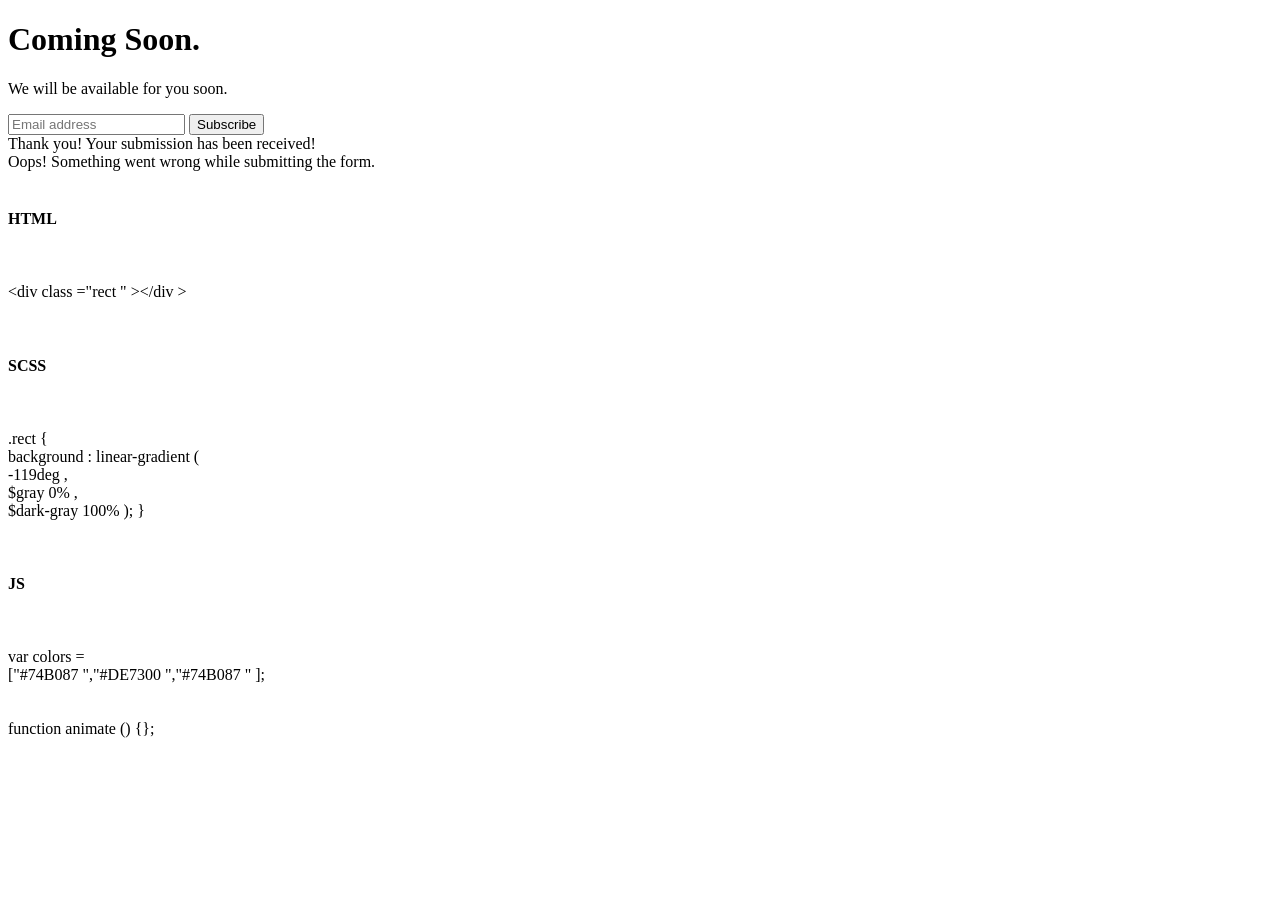
==== index.html @ fa3b5021 "Update index.html" ====
<!DOCTYPE html>
<!-- Last Published: Mon Sep 06 2021 06:57:57 GMT+0000 (Coordinated Universal Time) -->
<html data-wf-domain="coming-soon-coding-template.webflow.io" data-wf-page="5f06db40f39a0503d1258701" data-wf-site="5f05caf7f0081ed940900405">
    <head>
        <meta charset="utf-8"/>
        <title>Coming soon</title>
        <meta content="Coming soon" property="og:title"/>
        <meta content="Coming soon" property="twitter:title"/>
        <meta content="width=device-width, initial-scale=1" name="viewport"/>
        <link href="https://assets.website-files.com/5f05caf7f0081ed940900405/css/coming-soon-coding-template.ed7efa20d.css" rel="stylesheet" type="text/css"/>
        <script src="https://ajax.googleapis.com/ajax/libs/webfont/1.6.26/webfont.js" type="text/javascript"></script>
        <script type="text/javascript">
            WebFont.load({
                google: {
                    families: ["Source Code Pro:200,200italic,300,300italic,regular,italic,500,500italic,600,600italic,700,700italic,900,900italic"]
                }
            });
        </script>
        <!--[if lt IE 9]><script src="https://cdnjs.cloudflare.com/ajax/libs/html5shiv/3.7.3/html5shiv.min.js" type="text/javascript"></script><![endif]-->
        <script type="text/javascript">
            !function(o, c) {
                var n = c.documentElement
                  , t = " w-mod-";
                n.className += t + "js",
                ("ontouchstart"in o || o.DocumentTouch && c instanceof DocumentTouch) && (n.className += t + "touch")
            }(window, document);
        </script>
        <link href="https://assets.website-files.com/img/favicon.ico" rel="shortcut icon" type="image/x-icon"/>
        <link href="https://assets.website-files.com/img/webclip.png" rel="apple-touch-icon"/>
        <style>
            /* add custom cursor 
.typed-words::after {
  content: "|";
  display: inline;
  animation: blink 1s infinite;
}
*/
            /* custom cursor animation
@keyframes blink {
  0% {
    opacity: 1;
  }
  50% {
    opacity: 0;
  }
  100% {
    opacity: 1;
  }
}
*/
        </style>
    </head>
    <body>
        <div class="section wf-section">
            <div class="content-wrapper">
                <div class="page-content">
                    <h1>Coming Soon.</h1>
                    <p class="paragraph">We will be available for you soon.</p>
                    <div class="typed-words"></div>
                    <div class="form-block w-form">
                        <form id="email-form" name="email-form" data-name="Email Form" class="form">
                            <input type="email" class="text-field w-input" maxlength="256" name="email-2" data-name="Email 2" placeholder="Email address" id="email-2" required=""/>
                            <input type="submit" value="Subscribe" data-wait="Please wait..." class="form-submit-button w-button"/>
                        </form>
                        <div class="w-form-done">
                            <div>Thank you! Your submission has been received!</div>
                        </div>
                        <div class="w-form-fail">
                            <div>Oops! Something went wrong while submitting the form.</div>
                        </div>
                    </div>
                </div>
                <div class="console-wrapper">
                    <div class="console html">
                        <div class="console--top-wrapper">
                            <div class="console--icon">
                                <img src="https://assets.website-files.com/5f05caf7f0081ed940900405/5f05cd065c0f73753ae957d4_gear.svg" width="20" alt=""/>
                            </div>
                            <div class="console--heading-wrapper">
                                <h4 class="console--heading">HTML</h4>
                            </div>
                            <div class="console--icon-right">
                                <img src="https://assets.website-files.com/5f05caf7f0081ed940900405/5f05cf08c334a5682007ffbd_expand.svg" width="20" alt=""/>
                            </div>
                        </div>
                        <div class="console--inner">
                            <p class="console--p">
                                <span class="color-a">&lt;div</span>
                                <span class="color-b">class</span>
                                =<span class="color-c">&quot;rect &quot;</span>
                                <span class="color-a">&gt;&lt;/div &gt;</span>
                                <br/>
                            </p>
                        </div>
                    </div>
                    <div class="console scss">
                        <div class="console--top-wrapper">
                            <div class="console--icon">
                                <img src="https://assets.website-files.com/5f05caf7f0081ed940900405/5f05cd065c0f73753ae957d4_gear.svg" width="20" alt=""/>
                            </div>
                            <div class="console--heading-wrapper">
                                <h4 class="console--heading">SCSS</h4>
                            </div>
                            <div class="console--icon-right">
                                <img src="https://assets.website-files.com/5f05caf7f0081ed940900405/5f05cf08c334a5682007ffbd_expand.svg" width="20" alt=""/>
                            </div>
                        </div>
                        <div class="console--inner">
                            <p class="console--p">
                                <span class="color-b">.rect</span>
                                {<br/>
                                <span class="color-e">background</span>
                                : <span class="color-b">linear-gradient</span>
                                (<br/>
                                <span class="color-f">-119deg</span>
                                ,<br/>
                                <span class="color-b">$gray</span>
                                <span class="color-f">0%</span>
                                ,<br/>
                                <span class="color-b">$dark-gray</span>
                                <span class="color-f">100%</span>
                                ); }
                            </p>
                        </div>
                    </div>
                    <div class="console js">
                        <div class="console--top-wrapper">
                            <div class="console--icon">
                                <img src="https://assets.website-files.com/5f05caf7f0081ed940900405/5f05cd065c0f73753ae957d4_gear.svg" width="20" alt=""/>
                            </div>
                            <div class="console--heading-wrapper">
                                <h4 class="console--heading">JS</h4>
                            </div>
                            <div class="console--icon-right">
                                <img src="https://assets.website-files.com/5f05caf7f0081ed940900405/5f05cf08c334a5682007ffbd_expand.svg" width="20" alt=""/>
                            </div>
                        </div>
                        <div class="console--inner">
                            <p class="console--p">
                                <span class="color-b">var</span>
                                <span class="color-d">colors</span>
                                = <br/>
                                [<span class="color-c">&quot;#74B087 &quot;,&quot;#DE7300 &quot;,&quot;#74B087 &quot;</span>
                                ];<br/>
                                <br/>
                                <br/>
                                <span class="color-b">function</span>
                                <span class="color-d">animate</span>
                                () {};
                            </p>
                        </div>
                    </div>
                </div>
            </div>
        </div>
        <script src="https://d3e54v103j8qbb.cloudfront.net/js/jquery-3.5.1.min.dc5e7f18c8.js?site=5f05caf7f0081ed940900405" type="text/javascript" integrity="sha256-9/aliU8dGd2tb6OSsuzixeV4y/faTqgFtohetphbbj0=" crossorigin="anonymous"></script>
        <script src="https://assets.website-files.com/5f05caf7f0081ed940900405/js/coming-soon-coding-template.df6692ecd.js" type="text/javascript"></script>
        <!--[if lte IE 9]><script src="//cdnjs.cloudflare.com/ajax/libs/placeholders/3.0.2/placeholders.min.js"></script><![endif]-->
        <script src="https://cdnjs.cloudflare.com/ajax/libs/typed.js/2.0.10/typed.min.js"></script>
        <script>
            var typed = new Typed(".typed-words",{
                strings: ["Enter your email ", "Enter your email so that we can contact you", "Enter your email when we are online."],
                typeSpeed: 95,
                backSpeed: 50,
                backDelay: 800,
                startDelay: 500,
                loop: true,
                showCursor: true,
                cursorChar: "|",
                attr: null,
            });
        </script>
    </body>
</html>
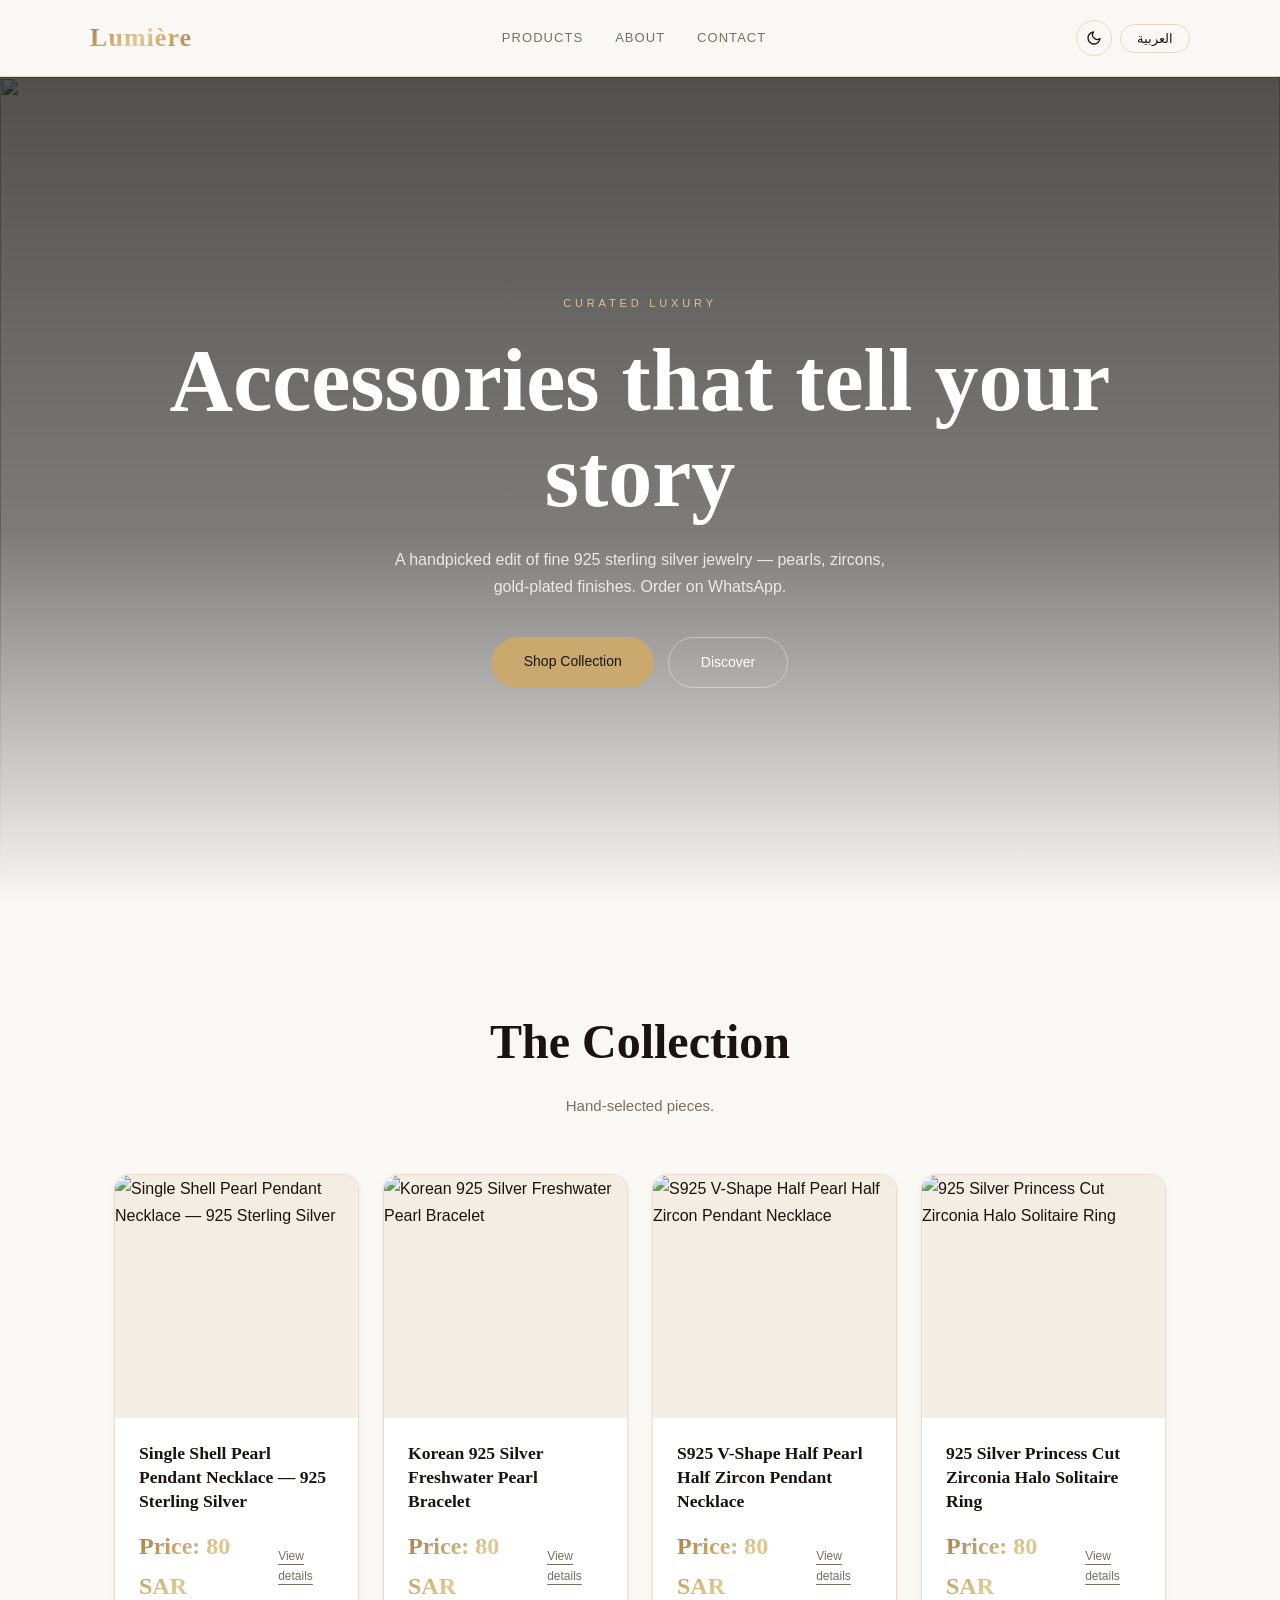
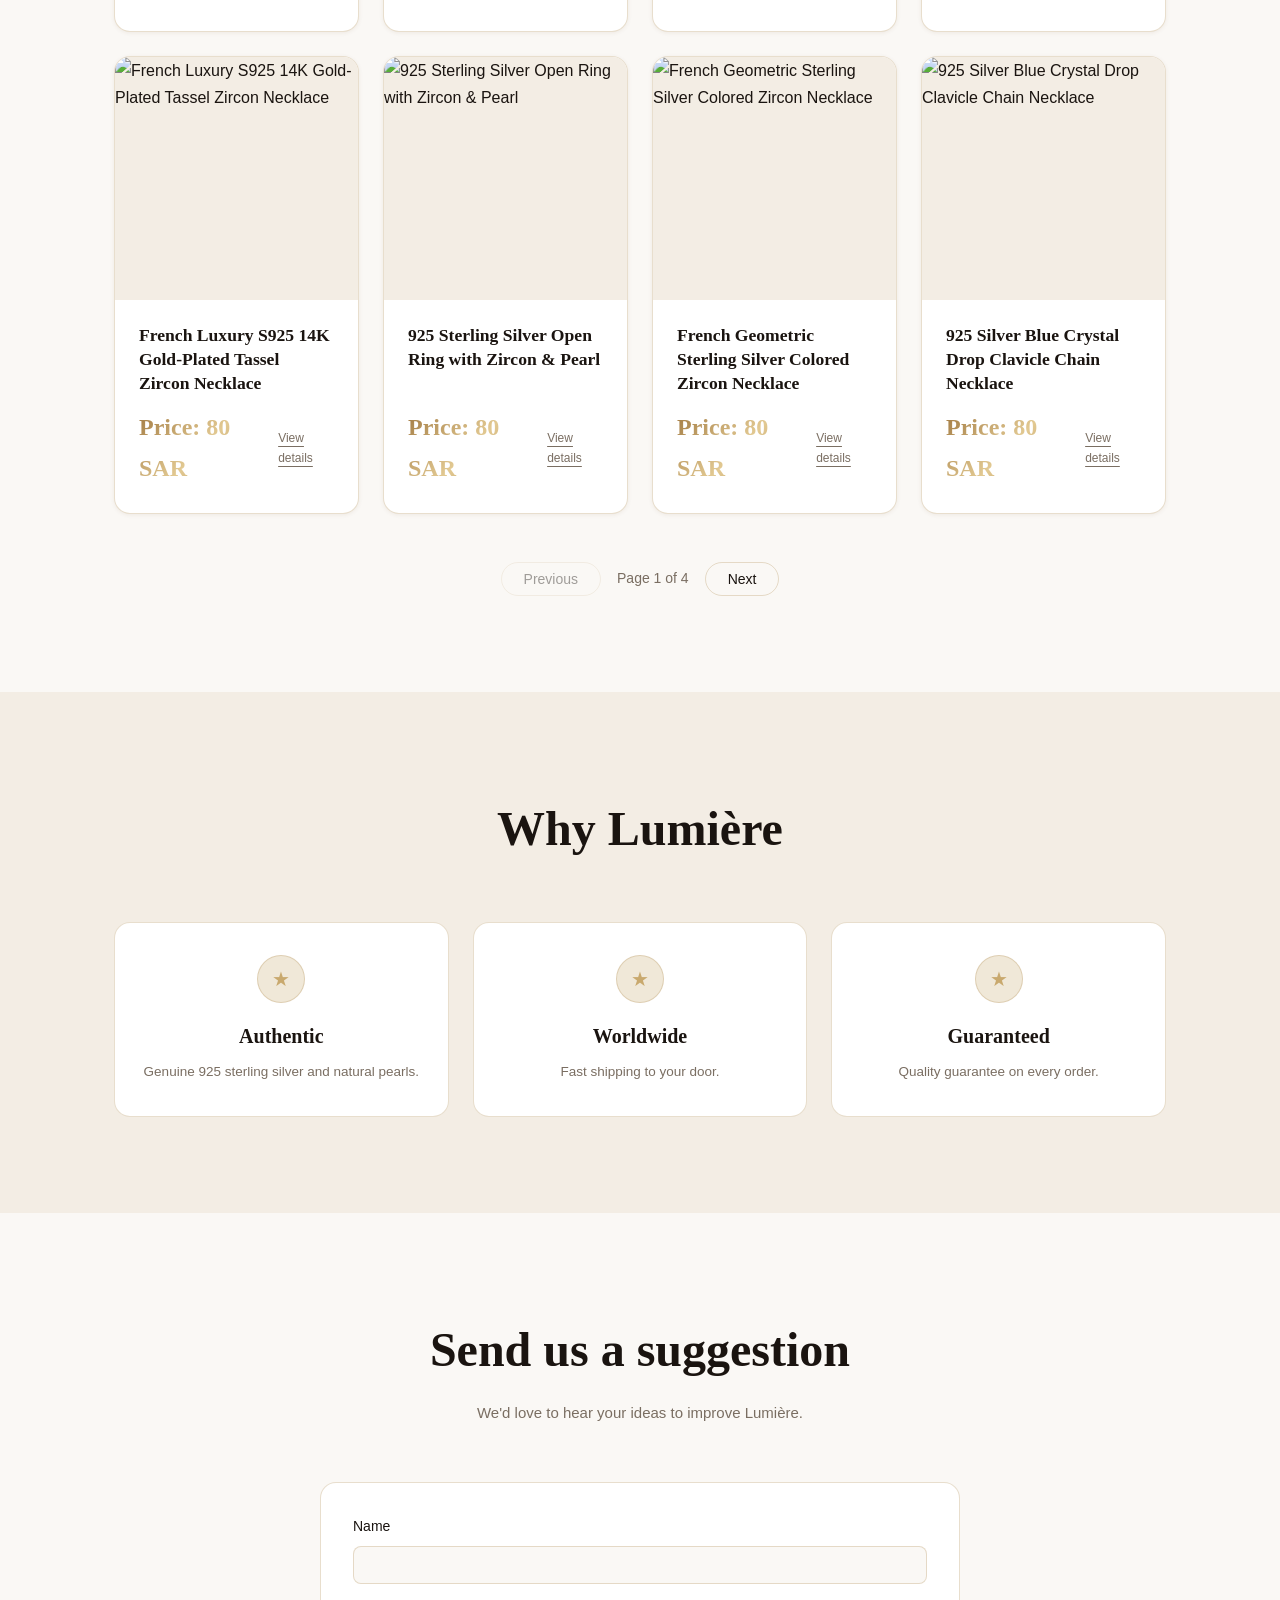
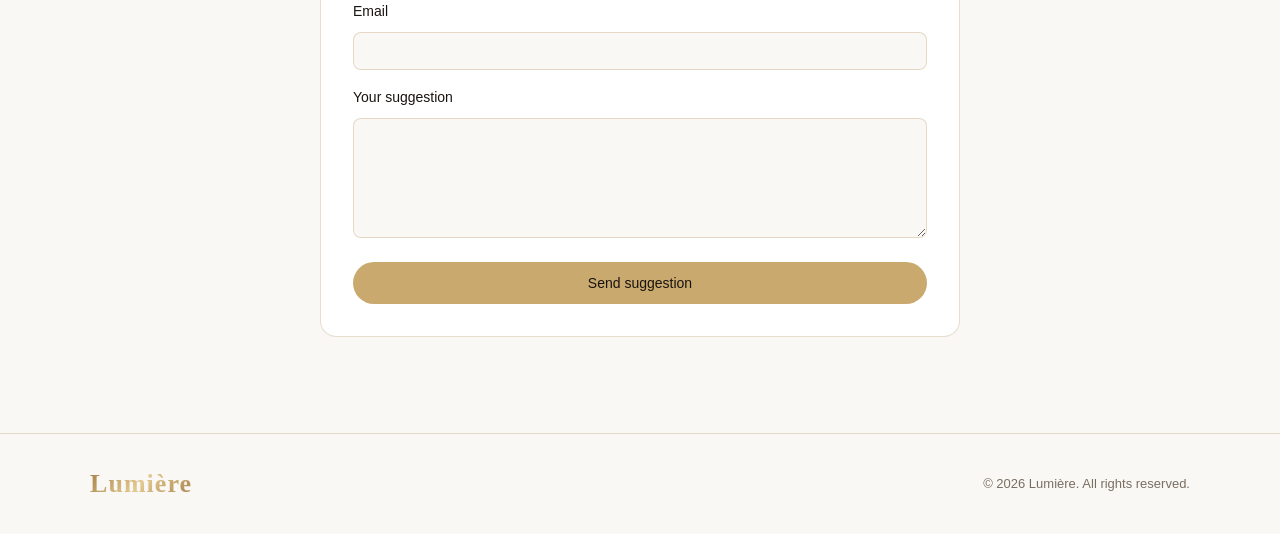
==== commit c56c277b: "Update index.html" ====
--- a/index.html
+++ b/index.html
@@ -1,174 +1,750 @@
 <!DOCTYPE html>
-<!-- Last Published: Mon Sep 06 2021 06:57:57 GMT+0000 (Coordinated Universal Time) -->
-<html data-wf-domain="coming-soon-coding-template.webflow.io" data-wf-page="5f06db40f39a0503d1258701" data-wf-site="5f05caf7f0081ed940900405">
-    <head>
-        <meta charset="utf-8"/>
-        <title>Coming soon</title>
-        <meta content="Coming soon" property="og:title"/>
-        <meta content="Coming soon" property="twitter:title"/>
-        <meta content="width=device-width, initial-scale=1" name="viewport"/>
-        <link href="https://assets.website-files.com/5f05caf7f0081ed940900405/css/coming-soon-coding-template.ed7efa20d.css" rel="stylesheet" type="text/css"/>
-        <script src="https://ajax.googleapis.com/ajax/libs/webfont/1.6.26/webfont.js" type="text/javascript"></script>
-        <script type="text/javascript">
-            WebFont.load({
-                google: {
-                    families: ["Source Code Pro:200,200italic,300,300italic,regular,italic,500,500italic,600,600italic,700,700italic,900,900italic"]
-                }
-            });
-        </script>
-        <!--[if lt IE 9]><script src="https://cdnjs.cloudflare.com/ajax/libs/html5shiv/3.7.3/html5shiv.min.js" type="text/javascript"></script><![endif]-->
-        <script type="text/javascript">
-            !function(o, c) {
-                var n = c.documentElement
-                  , t = " w-mod-";
-                n.className += t + "js",
-                ("ontouchstart"in o || o.DocumentTouch && c instanceof DocumentTouch) && (n.className += t + "touch")
-            }(window, document);
-        </script>
-        <link href="https://assets.website-files.com/img/favicon.ico" rel="shortcut icon" type="image/x-icon"/>
-        <link href="https://assets.website-files.com/img/webclip.png" rel="apple-touch-icon"/>
-        <style>
-            /* add custom cursor 
-.typed-words::after {
-  content: "|";
-  display: inline;
-  animation: blink 1s infinite;
-}
-*/
-            /* custom cursor animation
-@keyframes blink {
-  0% {
-    opacity: 1;
+<html lang="en">
+<head>
+  <meta charset="UTF-8">
+  <meta name="viewport" content="width=device-width, initial-scale=1.0">
+  <title>Lumière — Luxury Accessories | إكسسوارات فاخرة</title>
+  <meta name="description" content="Lumière — handpicked luxury jewelry & accessories. Sterling silver necklaces, earrings, rings, bracelets.">
+  <link rel="preconnect" href="https://fonts.googleapis.com">
+  <link rel="preconnect" href="https://fonts.gstatic.com" crossorigin>
+  <link href="https://fonts.googleapis.com/css2?family=Cormorant+Garamond:wght@400;500;600;700&family=Jost:wght@300;400;500&display=swap" rel="stylesheet">
+  
+  <style>
+/* ═══════════════════════════════════════
+   LUMIÈRE — COMPLETE STYLES
+   ═══════════════════════════════════════ */
+
+:root {
+  --gold: #c9a96e;
+  --gold-light: #e2c992;
+  --gold-dark: #a07840;
+  --bg: #faf8f5;
+  --bg-card: #ffffff;
+  --bg-secondary: #f3ede4;
+  --bg-accent: #f0e8d8;
+  --text: #1a1410;
+  --text-muted: #7a6e62;
+  --border: rgba(180,145,90,0.30);
+  --header-bg: rgba(250,248,245,0.80);
+  --shadow-sm: 0 1px 4px rgba(100,70,30,0.08);
+  --shadow-xl: 0 14px 44px rgba(100,70,30,0.18);
+  --radius: 16px;
+  --ease: 0.35s cubic-bezier(0.4,0,0.2,1);
+}
+
+[data-theme="dark"] {
+  --bg: #100e0b;
+  --bg-card: #1c1813;
+  --bg-secondary: #18150f;
+  --bg-accent: #221e16;
+  --text: #f0e8d8;
+  --text-muted: #9e8e78;
+  --border: rgba(180,145,90,0.20);
+  --header-bg: rgba(16,14,11,0.88);
+  --shadow-sm: 0 1px 4px rgba(0,0,0,0.40);
+  --shadow-xl: 0 14px 44px rgba(0,0,0,0.55);
+}
+
+*, *::before, *::after { box-sizing: border-box; margin: 0; padding: 0; }
+html { scroll-behavior: smooth; }
+body {
+  font-family: 'Jost', sans-serif;
+  background: var(--bg);
+  color: var(--text);
+  line-height: 1.7;
+  overflow-x: hidden;
+  transition: background var(--ease), color var(--ease);
+}
+img { display: block; max-width: 100%; }
+a { text-decoration: none; color: inherit; }
+button { font-family: inherit; cursor: pointer; }
+
+.container {
+  width: 100%;
+  max-width: 1100px;
+  margin: 0 auto;
+  padding: 0 24px;
+}
+
+.logo {
+  font-family: 'Cormorant Garamond', serif;
+  font-size: 26px;
+  font-weight: 600;
+  letter-spacing: 0.04em;
+  background: linear-gradient(135deg, var(--gold-dark), var(--gold-light), var(--gold-dark));
+  -webkit-background-clip: text;
+  -webkit-text-fill-color: transparent;
+  background-clip: text;
+}
+
+.site-header {
+  position: sticky;
+  top: 0;
+  z-index: 200;
+  background: var(--header-bg);
+  backdrop-filter: blur(18px);
+  -webkit-backdrop-filter: blur(18px);
+  border-bottom: 1px solid var(--border);
+  transition: background var(--ease), box-shadow var(--ease);
+}
+
+.header-inner {
+  display: flex;
+  align-items: center;
+  justify-content: space-between;
+  padding: 16px 0;
+}
+
+.main-nav {
+  display: flex;
+  align-items: center;
+  gap: 32px;
+}
+.main-nav a {
+  font-size: 13px;
+  letter-spacing: 0.08em;
+  text-transform: uppercase;
+  color: var(--text-muted);
+  transition: color var(--ease);
+}
+.main-nav a:hover { color: var(--text); }
+
+.header-actions {
+  display: flex;
+  align-items: center;
+  gap: 8px;
+}
+
+.icon-btn {
+  width: 36px;
+  height: 36px;
+  border-radius: 50%;
+  border: 1px solid var(--border);
+  background: transparent;
+  color: var(--text);
+  display: flex;
+  align-items: center;
+  justify-content: center;
+  transition: background var(--ease);
+}
+.icon-btn svg { width: 16px; height: 16px; }
+.icon-btn:hover { background: var(--bg-accent); }
+
+.lang-btn {
+  border: 1px solid var(--border);
+  border-radius: 50px;
+  padding: 6px 16px;
+  font-size: 13px;
+  background: transparent;
+  color: var(--text);
+  transition: background var(--ease);
+}
+.lang-btn:hover { background: var(--bg-accent); }
+
+.hero {
+  position: relative;
+  min-height: 92vh;
+  display: flex;
+  align-items: center;
+  overflow: hidden;
+}
+
+.hero-img {
+  position: absolute;
+  inset: 0;
+  width: 100%;
+  height: 100%;
+  object-fit: cover;
+  z-index: 0;
+}
+
+.hero-overlay {
+  position: absolute;
+  inset: 0;
+  background: linear-gradient(180deg, rgba(0,0,0,0.68) 0%, rgba(0,0,0,0.50) 55%, var(--bg) 100%);
+  z-index: 1;
+}
+
+.hero-content {
+  position: relative;
+  z-index: 2;
+  text-align: center;
+  color: #fff;
+  padding: 128px 24px;
+}
+
+.hero-eyebrow {
+  font-size: 11px;
+  letter-spacing: 0.35em;
+  text-transform: uppercase;
+  color: #dfc48a;
+  margin-bottom: 20px;
+}
+
+.hero-title {
+  font-family: 'Cormorant Garamond', serif;
+  font-size: clamp(2.8rem, 7vw, 5.5rem);
+  font-weight: 600;
+  line-height: 1.1;
+  margin-bottom: 20px;
+}
+
+.hero-sub {
+  max-width: 520px;
+  margin: 0 auto 36px;
+  font-size: 1rem;
+  color: rgba(255,255,255,0.82);
+  font-weight: 300;
+}
+
+.hero-btns {
+  display: flex;
+  flex-wrap: wrap;
+  justify-content: center;
+  gap: 14px;
+}
+
+.btn-primary {
+  display: inline-block;
+  padding: 13px 32px;
+  border-radius: 50px;
+  background: var(--gold);
+  color: #1a1410;
+  font-size: 14px;
+  font-weight: 500;
+  transition: background var(--ease);
+}
+.btn-primary:hover { background: var(--gold-light); }
+
+.btn-outline {
+  display: inline-block;
+  padding: 13px 32px;
+  border-radius: 50px;
+  border: 1px solid rgba(255,255,255,0.40);
+  color: #fff;
+  font-size: 14px;
+  transition: background var(--ease);
+}
+.btn-outline:hover { background: rgba(255,255,255,0.12); }
+
+.products-section {
+  padding: 96px 0;
+}
+
+.section-head {
+  text-align: center;
+  margin-bottom: 56px;
+}
+
+.section-title {
+  font-family: 'Cormorant Garamond', serif;
+  font-size: clamp(2rem, 4.5vw, 3rem);
+  font-weight: 600;
+  margin-bottom: 10px;
+}
+.section-title.centered { text-align: center; }
+
+.section-sub {
+  color: var(--text-muted);
+  font-size: 15px;
+}
+
+.products-grid {
+  display: grid;
+  grid-template-columns: repeat(4, 1fr);
+  gap: 24px;
+}
+
+.product-card {
+  background: var(--bg-card);
+  border: 1px solid var(--border);
+  border-radius: var(--radius);
+  overflow: hidden;
+  box-shadow: var(--shadow-sm);
+  display: flex;
+  flex-direction: column;
+  cursor: pointer;
+  transition: box-shadow var(--ease), transform var(--ease);
+  opacity: 0;
+  transform: translateY(20px);
+}
+.product-card.visible {
+  opacity: 1;
+  transform: translateY(0);
+  transition: opacity 0.5s ease, transform 0.5s ease, box-shadow var(--ease);
+}
+.product-card:hover {
+  box-shadow: var(--shadow-xl);
+  transform: translateY(-3px) !important;
+}
+
+.product-img-wrap {
+  aspect-ratio: 1 / 1;
+  overflow: hidden;
+  background: var(--bg-secondary);
+}
+.product-img {
+  width: 100%;
+  height: 100%;
+  object-fit: cover;
+  transition: transform 0.7s var(--ease);
+}
+.product-card:hover .product-img { transform: scale(1.06); }
+
+.product-body {
+  padding: 24px;
+  display: flex;
+  flex-direction: column;
+  flex: 1;
+}
+
+.product-name {
+  font-family: 'Cormorant Garamond', serif;
+  font-size: 1.1rem;
+  font-weight: 600;
+  line-height: 1.35;
+  margin-bottom: 12px;
+  flex: 1;
+}
+
+.product-footer {
+  margin-top: auto;
+  display: flex;
+  align-items: center;
+  justify-content: space-between;
+  gap: 12px;
+}
+
+.product-price {
+  font-family: 'Cormorant Garamond', serif;
+  font-size: 1.5rem;
+  font-weight: 600;
+  background: linear-gradient(135deg, var(--gold-dark), var(--gold-light), var(--gold-dark));
+  -webkit-background-clip: text;
+  -webkit-text-fill-color: transparent;
+  background-clip: text;
+}
+
+.product-details-link {
+  font-size: 12px;
+  color: var(--text-muted);
+  text-decoration: underline;
+  text-underline-offset: 4px;
+}
+
+.pagination {
+  display: flex;
+  align-items: center;
+  justify-content: center;
+  gap: 16px;
+  margin-top: 48px;
+}
+
+.page-btn {
+  border: 1px solid var(--border);
+  border-radius: 50px;
+  padding: 8px 22px;
+  font-size: 14px;
+  background: transparent;
+  color: var(--text);
+  transition: background var(--ease);
+}
+.page-btn:hover:not(:disabled) { background: var(--bg-accent); }
+.page-btn:disabled { opacity: 0.40; cursor: not-allowed; }
+
+.page-info {
+  font-size: 14px;
+  color: var(--text-muted);
+}
+
+.about-section {
+  background: var(--bg-secondary);
+  padding: 96px 0;
+}
+
+.features-grid {
+  display: grid;
+  grid-template-columns: repeat(3, 1fr);
+  gap: 24px;
+  margin-top: 52px;
+}
+
+.feature-card {
+  background: var(--bg-card);
+  border: 1px solid var(--border);
+  border-radius: var(--radius);
+  padding: 32px 24px;
+  text-align: center;
+  transition: box-shadow var(--ease), transform var(--ease);
+}
+.feature-card:hover {
+  box-shadow: var(--shadow-xl);
+  transform: translateY(-3px);
+}
+
+.feature-icon {
+  width: 48px;
+  height: 48px;
+  border-radius: 50%;
+  background: var(--bg-accent);
+  border: 1px solid var(--border);
+  display: flex;
+  align-items: center;
+  justify-content: center;
+  margin: 0 auto 16px;
+  font-family: 'Cormorant Garamond', serif;
+  font-size: 20px;
+  color: var(--gold);
+}
+
+.feature-card h3 {
+  font-family: 'Cormorant Garamond', serif;
+  font-size: 1.25rem;
+  font-weight: 600;
+  margin-bottom: 8px;
+}
+
+.feature-card p {
+  font-size: 13.5px;
+  color: var(--text-muted);
+}
+
+.suggestions-section {
+  padding: 96px 24px;
+}
+
+.suggestions-container {
+  max-width: 640px;
+  margin: 0 auto;
+}
+
+.suggestions-form {
+  background: var(--bg-card);
+  border: 1px solid var(--border);
+  border-radius: var(--radius);
+  padding: 32px;
+}
+
+.form-group {
+  margin-bottom: 16px;
+}
+
+.form-group label {
+  display: block;
+  font-size: 14px;
+  margin-bottom: 8px;
+  color: var(--text);
+}
+
+.form-group input,
+.form-group textarea {
+  width: 100%;
+  border: 1px solid var(--border);
+  border-radius: 8px;
+  background: var(--bg);
+  padding: 10px 12px;
+  font-size: 14px;
+  color: var(--text);
+  font-family: inherit;
+  transition: border var(--ease);
+}
+
+.form-group input:focus,
+.form-group textarea:focus {
+  outline: none;
+  border-color: var(--gold);
+}
+
+.form-group textarea {
+  resize: vertical;
+  min-height: 120px;
+}
+
+.btn-submit {
+  width: 100%;
+  padding: 13px 32px;
+  border-radius: 50px;
+  background: var(--gold);
+  color: #1a1410;
+  font-size: 14px;
+  font-weight: 500;
+  border: none;
+  transition: background var(--ease);
+}
+.btn-submit:hover { background: var(--gold-light); }
+
+.site-footer {
+  border-top: 1px solid var(--border);
+}
+
+.footer-inner {
+  display: flex;
+  align-items: center;
+  justify-content: space-between;
+  padding: 28px 0;
+}
+
+.footer-copy {
+  font-size: 13px;
+  color: var(--text-muted);
+}
+
+@media (max-width: 1024px) {
+  .products-grid { grid-template-columns: repeat(3, 1fr); }
+}
+
+@media (max-width: 768px) {
+  .main-nav { display: none; }
+  .products-grid { grid-template-columns: repeat(2, 1fr); gap: 20px; }
+  .features-grid { grid-template-columns: 1fr; }
+  .footer-inner { flex-direction: column; gap: 10px; text-align: center; }
+}
+
+@media (max-width: 540px) {
+  .products-grid { grid-template-columns: 1fr; }
+  .hero-btns { flex-direction: column; align-items: center; }
+  .btn-primary, .btn-outline { width: 100%; max-width: 260px; text-align: center; }
+}
+  </style>
+</head>
+<body>
+
+  <header class="site-header" id="site-header">
+    <div class="container header-inner">
+      <a href="#" class="logo">Lumière</a>
+      <nav class="main-nav">
+        <a href="#products">Products</a>
+        <a href="#about">About</a>
+        <a href="#contact">Contact</a>
+      </nav>
+      <div class="header-actions">
+        <button class="icon-btn" id="theme-toggle" aria-label="Toggle theme">
+          <svg viewBox="0 0 24 24" fill="none" stroke="currentColor" stroke-width="2" stroke-linecap="round" stroke-linejoin="round">
+            <path d="M21 12.79A9 9 0 1 1 11.21 3 7 7 0 0 0 21 12.79z"/>
+          </svg>
+        </button>
+        <button class="lang-btn" id="lang-toggle">العربية</button>
+      </div>
+    </div>
+  </header>
+
+  <section class="hero">
+    <img src="https://images.unsplash.com/photo-1515562141207-7a88fb7ce338?w=1920&q=80&auto=format&fit=crop" alt="" class="hero-img">
+    <div class="hero-overlay"></div>
+    <div class="container hero-content">
+      <p class="hero-eyebrow">Curated Luxury</p>
+      <h1 class="hero-title">Accessories that tell your story</h1>
+      <p class="hero-sub">A handpicked edit of fine 925 sterling silver jewelry — pearls, zircons, gold-plated finishes. Order on WhatsApp.</p>
+      <div class="hero-btns">
+        <a href="#products" class="btn-primary">Shop Collection</a>
+        <a href="#products" class="btn-outline">Discover</a>
+      </div>
+    </div>
+  </section>
+
+  <section id="products" class="products-section">
+    <div class="container">
+      <div class="section-head">
+        <h2 class="section-title">The Collection</h2>
+        <p class="section-sub">Hand-selected pieces.</p>
+      </div>
+      <div class="products-grid" id="products-grid"></div>
+      <div class="pagination">
+        <button class="page-btn" id="btn-prev" disabled>Previous</button>
+        <span class="page-info" id="page-info">Page 1 of 4</span>
+        <button class="page-btn" id="btn-next">Next</button>
+      </div>
+    </div>
+  </section>
+
+  <section id="about" class="about-section">
+    <div class="container">
+      <h2 class="section-title centered">Why Lumière</h2>
+      <div class="features-grid">
+        <div class="feature-card">
+          <div class="feature-icon">★</div>
+          <h3>Authentic</h3>
+          <p>Genuine 925 sterling silver and natural pearls.</p>
+        </div>
+        <div class="feature-card">
+          <div class="feature-icon">★</div>
+          <h3>Worldwide</h3>
+          <p>Fast shipping to your door.</p>
+        </div>
+        <div class="feature-card">
+          <div class="feature-icon">★</div>
+          <h3>Guaranteed</h3>
+          <p>Quality guarantee on every order.</p>
+        </div>
+      </div>
+    </div>
+  </section>
+
+  <section id="suggestions" dir="ltr" class="suggestions-section">
+    <div class="suggestions-container">
+      <div class="section-head">
+        <h2 class="section-title">Send us a suggestion</h2>
+        <p class="section-sub">We'd love to hear your ideas to improve Lumière.</p>
+      </div>
+      <form class="suggestions-form" id="suggestions-form">
+        <div class="form-group">
+          <label>Name</label>
+          <input type="text" maxlength="100" required>
+        </div>
+        <div class="form-group">
+          <label>Email</label>
+          <input type="email" maxlength="255" required>
+        </div>
+        <div class="form-group">
+          <label>Your suggestion</label>
+          <textarea maxlength="1000" rows="5" required></textarea>
+        </div>
+        <button type="submit" class="btn-submit">Send suggestion</button>
+      </form>
+    </div>
+  </section>
+
+  <footer id="contact" class="site-footer">
+    <div class="container footer-inner">
+      <span class="logo">Lumière</span>
+      <span class="footer-copy">© 2026 Lumière. All rights reserved.</span>
+    </div>
+  </footer>
+
+  <script>
+'use strict';
+
+const PRODUCTS = [
+  { name: 'Single Shell Pearl Pendant Necklace — 925 Sterling Silver', img: 'https://images.unsplash.com/photo-1599643478518-a784e5dc4c8f?w=600&q=80&auto=format&fit=crop' },
+  { name: 'Korean 925 Silver Freshwater Pearl Bracelet', img: 'https://images.unsplash.com/photo-1611591437281-460bfbe1220a?w=600&q=80&auto=format&fit=crop' },
+  { name: 'S925 V-Shape Half Pearl Half Zircon Pendant Necklace', img: 'https://images.unsplash.com/photo-1599643477877-530eb83abc8e?w=600&q=80&auto=format&fit=crop' },
+  { name: '925 Silver Princess Cut Zirconia Halo Solitaire Ring', img: 'https://images.unsplash.com/photo-1605100804763-247f67b3557e?w=600&q=80&auto=format&fit=crop' },
+  { name: 'French Luxury S925 14K Gold-Plated Tassel Zircon Necklace', img: 'https://images.unsplash.com/photo-1602173574767-37ac01994b2a?w=600&q=80&auto=format&fit=crop' },
+  { name: '925 Sterling Silver Open Ring with Zircon & Pearl', img: 'https://images.unsplash.com/photo-1573408301185-9519f94816b5?w=600&q=80&auto=format&fit=crop' },
+  { name: 'French Geometric Sterling Silver Colored Zircon Necklace', img: 'https://images.unsplash.com/photo-1596944924616-7b38e7cfac36?w=600&q=80&auto=format&fit=crop' },
+  { name: '925 Silver Blue Crystal Drop Clavicle Chain Necklace', img: 'https://images.unsplash.com/photo-1535632066927-ab7c9ab60908?w=600&q=80&auto=format&fit=crop' },
+  { name: 'S925 18K Gold-Plated Blue Zircon Halo Drop Earrings', img: 'https://images.unsplash.com/photo-1617038260897-41a1f14a8ca0?w=600&q=80&auto=format&fit=crop' },
+  { name: 'Korean 925 Silver Geometric Zircon Earrings — 14K Gold Plated', img: 'https://images.unsplash.com/photo-1630009958963-78cc45f2e16d?w=600&q=80&auto=format&fit=crop' },
+  { name: 'Korean Luxury Inlaid Zircon Flower Earrings', img: 'https://images.unsplash.com/photo-1558618666-fcd25c85cd64?w=600&q=80&auto=format&fit=crop' },
+  { name: '925 Silver 14K Gold-Plated Long Tassel Zircon Flower Earrings', img: 'https://images.unsplash.com/photo-1601821765780-754fa98637c1?w=600&q=80&auto=format&fit=crop' },
+  { name: '925 Silver Pearl Earrings — 14K Gold Plated', img: 'https://images.unsplash.com/photo-1620656798579-1984d9e87df7?w=600&q=80&auto=format&fit=crop' },
+  { name: '925 Silver European Geometric Crystal Earrings — 14K Gold', img: 'https://images.unsplash.com/photo-1608042314453-ae338d682c93?w=600&q=80&auto=format&fit=crop' },
+  { name: '925 Silver French Pavé Crystal Earrings — 14K Gold Plated', img: 'https://images.unsplash.com/photo-1515562141207-7a88fb7ce338?w=600&q=80&auto=format&fit=crop' },
+  { name: '925 Sterling Silver Hoop Earrings — Multi-Size, Silver / Gold', img: 'https://images.unsplash.com/photo-1630009958963-78cc45f2e16d?w=600&q=80&auto=format&fit=crop' },
+  { name: '925 Silver Oval Halo Red / Green Zirconia Earrings', img: 'https://images.unsplash.com/photo-1617038260897-41a1f14a8ca0?w=600&q=80&auto=format&fit=crop' },
+  { name: '925 Sterling Silver 14K Gold-Plated Shiny Zircon Wedding Earrings', img: 'https://images.unsplash.com/photo-1596944924616-7b38e7cfac36?w=600&q=80&auto=format&fit=crop' },
+  { name: 'Minimalist 925 Silver Bar Pendant Necklace', img: 'https://images.unsplash.com/photo-1599643478518-a784e5dc4c8f?w=600&q=80&auto=format&fit=crop' },
+  { name: 'Vintage 925 Silver Rose Flower Ring', img: 'https://images.unsplash.com/photo-1605100804763-247f67b3557e?w=600&q=80&auto=format&fit=crop' },
+  { name: 'Elegant 925 Silver Chain Bracelet with Heart Charm', img: 'https://images.unsplash.com/photo-1611591437281-460bfbe1220a?w=600&q=80&auto=format&fit=crop' },
+  { name: 'Dainty 925 Silver Infinity Necklace', img: 'https://images.unsplash.com/photo-1599643477877-530eb83abc8e?w=600&q=80&auto=format&fit=crop' },
+  { name: 'Classic 925 Silver Stud Earrings with CZ', img: 'https://images.unsplash.com/photo-1620656798579-1984d9e87df7?w=600&q=80&auto=format&fit=crop' },
+  { name: 'Modern 925 Silver Geometric Ring', img: 'https://images.unsplash.com/photo-1573408301185-9519f94816b5?w=600&q=80&auto=format&fit=crop' },
+  { name: 'Delicate 925 Silver Layered Necklace Set', img: 'https://images.unsplash.com/photo-1602173574767-37ac01994b2a?w=600&q=80&auto=format&fit=crop' },
+  { name: 'Bohemian 925 Silver Turquoise Ring', img: 'https://images.unsplash.com/photo-1605100804763-247f67b3557e?w=600&q=80&auto=format&fit=crop' },
+  { name: 'Elegant 925 Silver Tennis Bracelet', img: 'https://images.unsplash.com/photo-1611591437281-460bfbe1220a?w=600&q=80&auto=format&fit=crop' },
+  { name: 'Romantic 925 Silver Heart Pendant', img: 'https://images.unsplash.com/photo-1535632066927-ab7c9ab60908?w=600&q=80&auto=format&fit=crop' },
+  { name: 'Statement 925 Silver Cocktail Ring', img: 'https://images.unsplash.com/photo-1596944924616-7b38e7cfac36?w=600&q=80&auto=format&fit=crop' },
+  { name: 'Vintage 925 Silver Filigree Earrings', img: 'https://images.unsplash.com/photo-1617038260897-41a1f14a8ca0?w=600&q=80&auto=format&fit=crop' },
+  { name: 'Minimalist 925 Silver Cuff Bracelet', img: 'https://images.unsplash.com/photo-1558618666-fcd25c85cd64?w=600&q=80&auto=format&fit=crop' },
+  { name: 'Chic 925 Silver Bar Earrings', img: 'https://images.unsplash.com/photo-1630009958963-78cc45f2e16d?w=600&q=80&auto=format&fit=crop' }
+];
+
+const PER_PAGE = 8;
+const TOTAL_PAGES = Math.ceil(PRODUCTS.length / PER_PAGE);
+let currentPage = 1;
+
+const grid = document.getElementById('products-grid');
+const btnPrev = document.getElementById('btn-prev');
+const btnNext = document.getElementById('btn-next');
+const pageInfo = document.getElementById('page-info');
+
+function buildCard(product) {
+  const card = document.createElement('article');
+  card.className = 'product-card';
+  card.innerHTML = `
+    <div class="product-img-wrap">
+      <img src="${product.img}" alt="${product.name}" loading="lazy" class="product-img">
+    </div>
+    <div class="product-body">
+      <h3 class="product-name">${product.name}</h3>
+      <div class="product-footer">
+        <div class="product-price">Price: 80 SAR</div>
+        <span class="product-details-link">View details</span>
+      </div>
+    </div>
+  `;
+  return card;
+}
+
+function renderPage(page) {
+  grid.innerHTML = '';
+  const start = (page - 1) * PER_PAGE;
+  const slice = PRODUCTS.slice(start, start + PER_PAGE);
+  
+  slice.forEach((product, i) => {
+    const card = buildCard(product);
+    card.style.transitionDelay = (i * 0.06) + 's';
+    grid.appendChild(card);
+    requestAnimationFrame(() => {
+      requestAnimationFrame(() => {
+        card.classList.add('visible');
+      });
+    });
+  });
+  
+  pageInfo.textContent = `Page ${page} of ${TOTAL_PAGES}`;
+  btnPrev.disabled = (page === 1);
+  btnNext.disabled = (page === TOTAL_PAGES);
+  
+  if (page > 1) {
+    const sec = document.getElementById('products');
+    if (sec) sec.scrollIntoView({ behavior: 'smooth', block: 'start' });
   }
-  50% {
-    opacity: 0;
+}
+
+btnPrev.addEventListener('click', () => {
+  if (currentPage > 1) {
+    currentPage--;
+    renderPage(currentPage);
   }
-  100% {
-    opacity: 1;
+});
+
+btnNext.addEventListener('click', () => {
+  if (currentPage < TOTAL_PAGES) {
+    currentPage++;
+    renderPage(currentPage);
   }
-}
-*/
-        </style>
-    </head>
-    <body>
-        <div class="section wf-section">
-            <div class="content-wrapper">
-                <div class="page-content">
-                    <h1>Coming Soon.</h1>
-                    <p class="paragraph">We will be available for you soon.</p>
-                    <div class="typed-words"></div>
-                    <div class="form-block w-form">
-                        <form id="email-form" name="email-form" data-name="Email Form" class="form">
-                            <input type="email" class="text-field w-input" maxlength="256" name="email-2" data-name="Email 2" placeholder="Email address" id="email-2" required=""/>
-                            <input type="submit" value="Subscribe" data-wait="Please wait..." class="form-submit-button w-button"/>
-                        </form>
-                        <div class="w-form-done">
-                            <div>Thank you! Your submission has been received!</div>
-                        </div>
-                        <div class="w-form-fail">
-                            <div>Oops! Something went wrong while submitting the form.</div>
-                        </div>
-                    </div>
-                </div>
-                <div class="console-wrapper">
-                    <div class="console html">
-                        <div class="console--top-wrapper">
-                            <div class="console--icon">
-                                <img src="https://assets.website-files.com/5f05caf7f0081ed940900405/5f05cd065c0f73753ae957d4_gear.svg" width="20" alt=""/>
-                            </div>
-                            <div class="console--heading-wrapper">
-                                <h4 class="console--heading">HTML</h4>
-                            </div>
-                            <div class="console--icon-right">
-                                <img src="https://assets.website-files.com/5f05caf7f0081ed940900405/5f05cf08c334a5682007ffbd_expand.svg" width="20" alt=""/>
-                            </div>
-                        </div>
-                        <div class="console--inner">
-                            <p class="console--p">
-                                <span class="color-a">&lt;div</span>
-                                <span class="color-b">class</span>
-                                =<span class="color-c">&quot;rect &quot;</span>
-                                <span class="color-a">&gt;&lt;/div &gt;</span>
-                                <br/>
-                            </p>
-                        </div>
-                    </div>
-                    <div class="console scss">
-                        <div class="console--top-wrapper">
-                            <div class="console--icon">
-                                <img src="https://assets.website-files.com/5f05caf7f0081ed940900405/5f05cd065c0f73753ae957d4_gear.svg" width="20" alt=""/>
-                            </div>
-                            <div class="console--heading-wrapper">
-                                <h4 class="console--heading">SCSS</h4>
-                            </div>
-                            <div class="console--icon-right">
-                                <img src="https://assets.website-files.com/5f05caf7f0081ed940900405/5f05cf08c334a5682007ffbd_expand.svg" width="20" alt=""/>
-                            </div>
-                        </div>
-                        <div class="console--inner">
-                            <p class="console--p">
-                                <span class="color-b">.rect</span>
-                                {<br/>
-                                <span class="color-e">background</span>
-                                : <span class="color-b">linear-gradient</span>
-                                (<br/>
-                                <span class="color-f">-119deg</span>
-                                ,<br/>
-                                <span class="color-b">$gray</span>
-                                <span class="color-f">0%</span>
-                                ,<br/>
-                                <span class="color-b">$dark-gray</span>
-                                <span class="color-f">100%</span>
-                                ); }
-                            </p>
-                        </div>
-                    </div>
-                    <div class="console js">
-                        <div class="console--top-wrapper">
-                            <div class="console--icon">
-                                <img src="https://assets.website-files.com/5f05caf7f0081ed940900405/5f05cd065c0f73753ae957d4_gear.svg" width="20" alt=""/>
-                            </div>
-                            <div class="console--heading-wrapper">
-                                <h4 class="console--heading">JS</h4>
-                            </div>
-                            <div class="console--icon-right">
-                                <img src="https://assets.website-files.com/5f05caf7f0081ed940900405/5f05cf08c334a5682007ffbd_expand.svg" width="20" alt=""/>
-                            </div>
-                        </div>
-                        <div class="console--inner">
-                            <p class="console--p">
-                                <span class="color-b">var</span>
-                                <span class="color-d">colors</span>
-                                = <br/>
-                                [<span class="color-c">&quot;#74B087 &quot;,&quot;#DE7300 &quot;,&quot;#74B087 &quot;</span>
-                                ];<br/>
-                                <br/>
-                                <br/>
-                                <span class="color-b">function</span>
-                                <span class="color-d">animate</span>
-                                () {};
-                            </p>
-                        </div>
-                    </div>
-                </div>
-            </div>
-        </div>
-        <script src="https://d3e54v103j8qbb.cloudfront.net/js/jquery-3.5.1.min.dc5e7f18c8.js?site=5f05caf7f0081ed940900405" type="text/javascript" integrity="sha256-9/aliU8dGd2tb6OSsuzixeV4y/faTqgFtohetphbbj0=" crossorigin="anonymous"></script>
-        <script src="https://assets.website-files.com/5f05caf7f0081ed940900405/js/coming-soon-coding-template.df6692ecd.js" type="text/javascript"></script>
-        <!--[if lte IE 9]><script src="//cdnjs.cloudflare.com/ajax/libs/placeholders/3.0.2/placeholders.min.js"></script><![endif]-->
-        <script src="https://cdnjs.cloudflare.com/ajax/libs/typed.js/2.0.10/typed.min.js"></script>
-        <script>
-            var typed = new Typed(".typed-words",{
-                strings: ["Enter your email ", "Enter your email so that we can contact you", "Enter your email when we are online."],
-                typeSpeed: 95,
-                backSpeed: 50,
-                backDelay: 800,
-                startDelay: 500,
-                loop: true,
-                showCursor: true,
-                cursorChar: "|",
-                attr: null,
-            });
-        </script>
-    </body>
+});
+
+const themeBtn = document.getElementById('theme-toggle');
+
+function applyTheme(theme) {
+  document.documentElement.setAttribute('data-theme', theme);
+  localStorage.setItem('lumiere-theme', theme);
+}
+
+const savedTheme = localStorage.getItem('lumiere-theme') ||
+  (window.matchMedia('(prefers-color-scheme: dark)').matches ? 'dark' : 'light');
+applyTheme(savedTheme);
+
+themeBtn.addEventListener('click', () => {
+  const current = document.documentElement.getAttribute('data-theme');
+  applyTheme(current === 'dark' ? 'light' : 'dark');
+});
+
+const form = document.getElementById('suggestions-form');
+form.addEventListener('submit', (e) => {
+  e.preventDefault();
+  alert('Thank you for your suggestion! We will review it soon.');
+  form.reset();
+});
+
+const header = document.getElementById('site-header');
+window.addEventListener('scroll', () => {
+  header.style.boxShadow = window.scrollY > 10 ? '0 2px 20px rgba(100,70,30,0.12)' : 'none';
+}, { passive: true });
+
+renderPage(1);
+  </script>
+</body>
 </html>
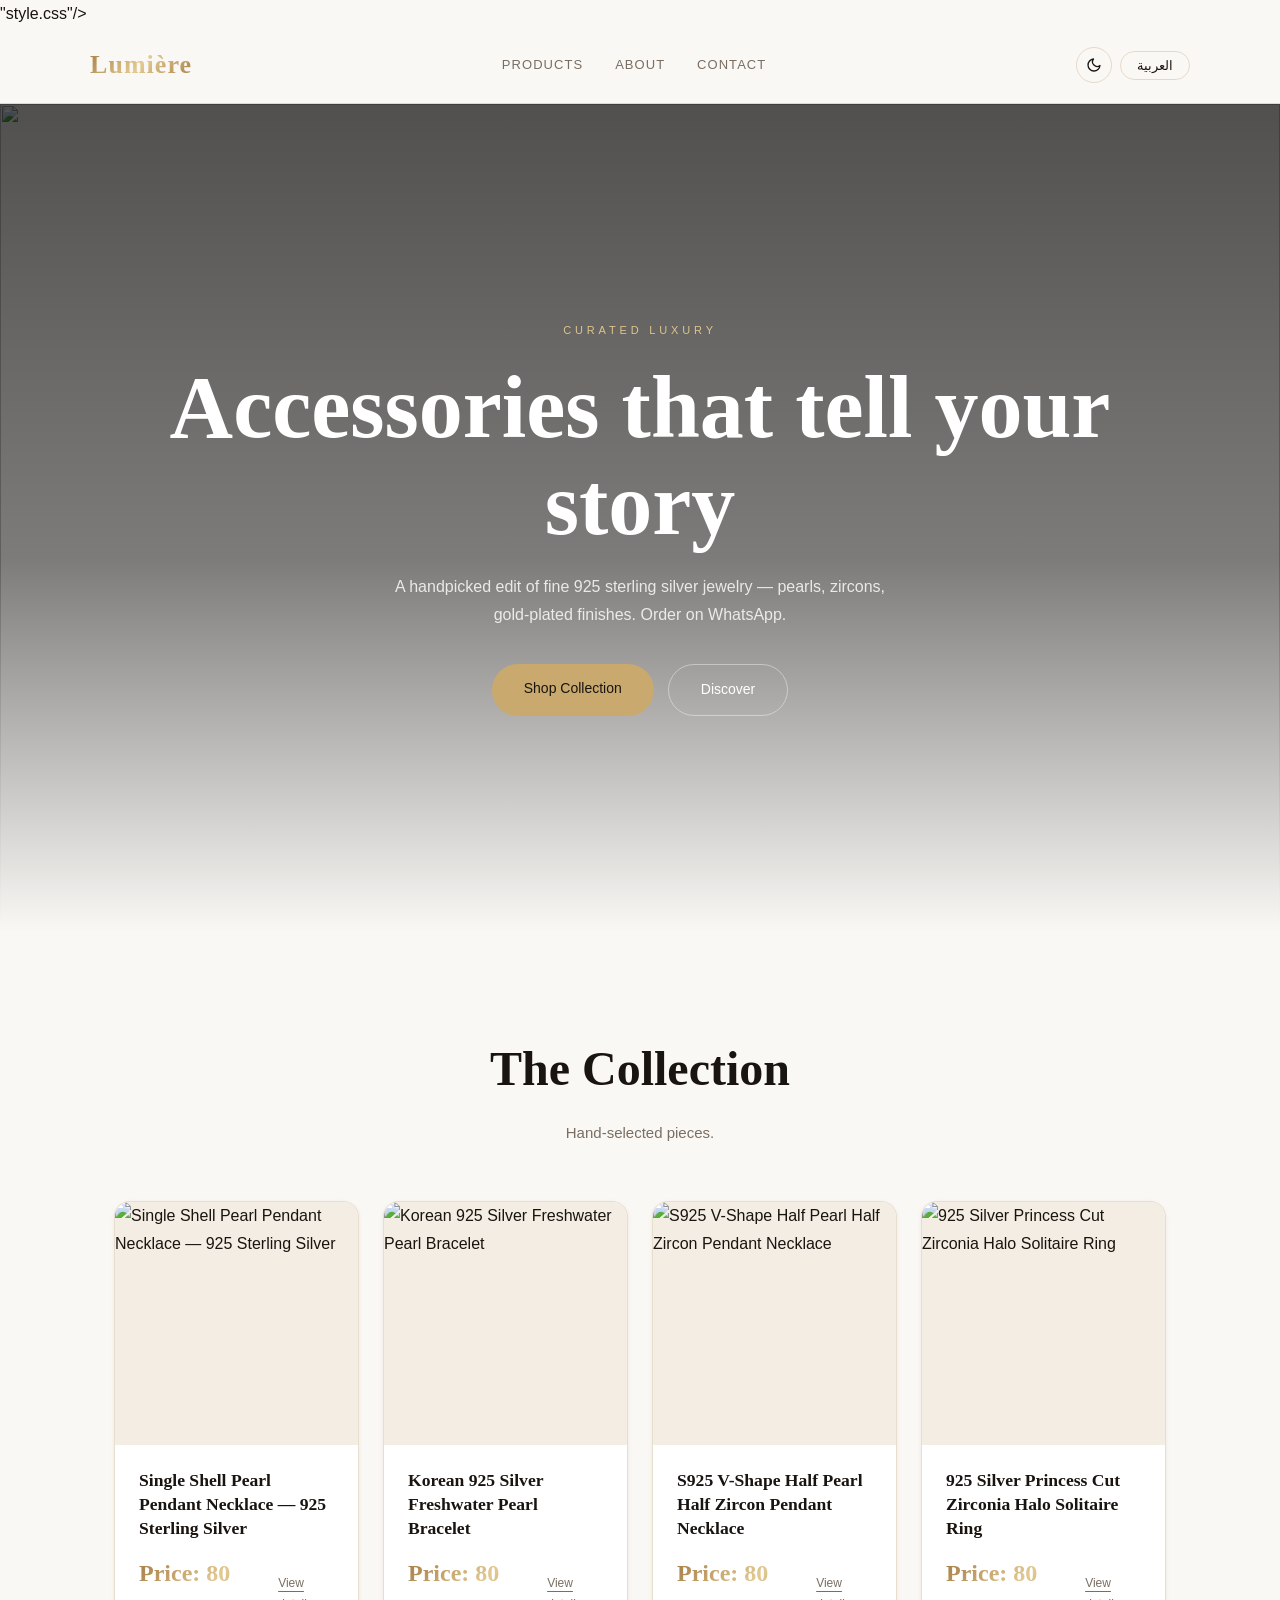
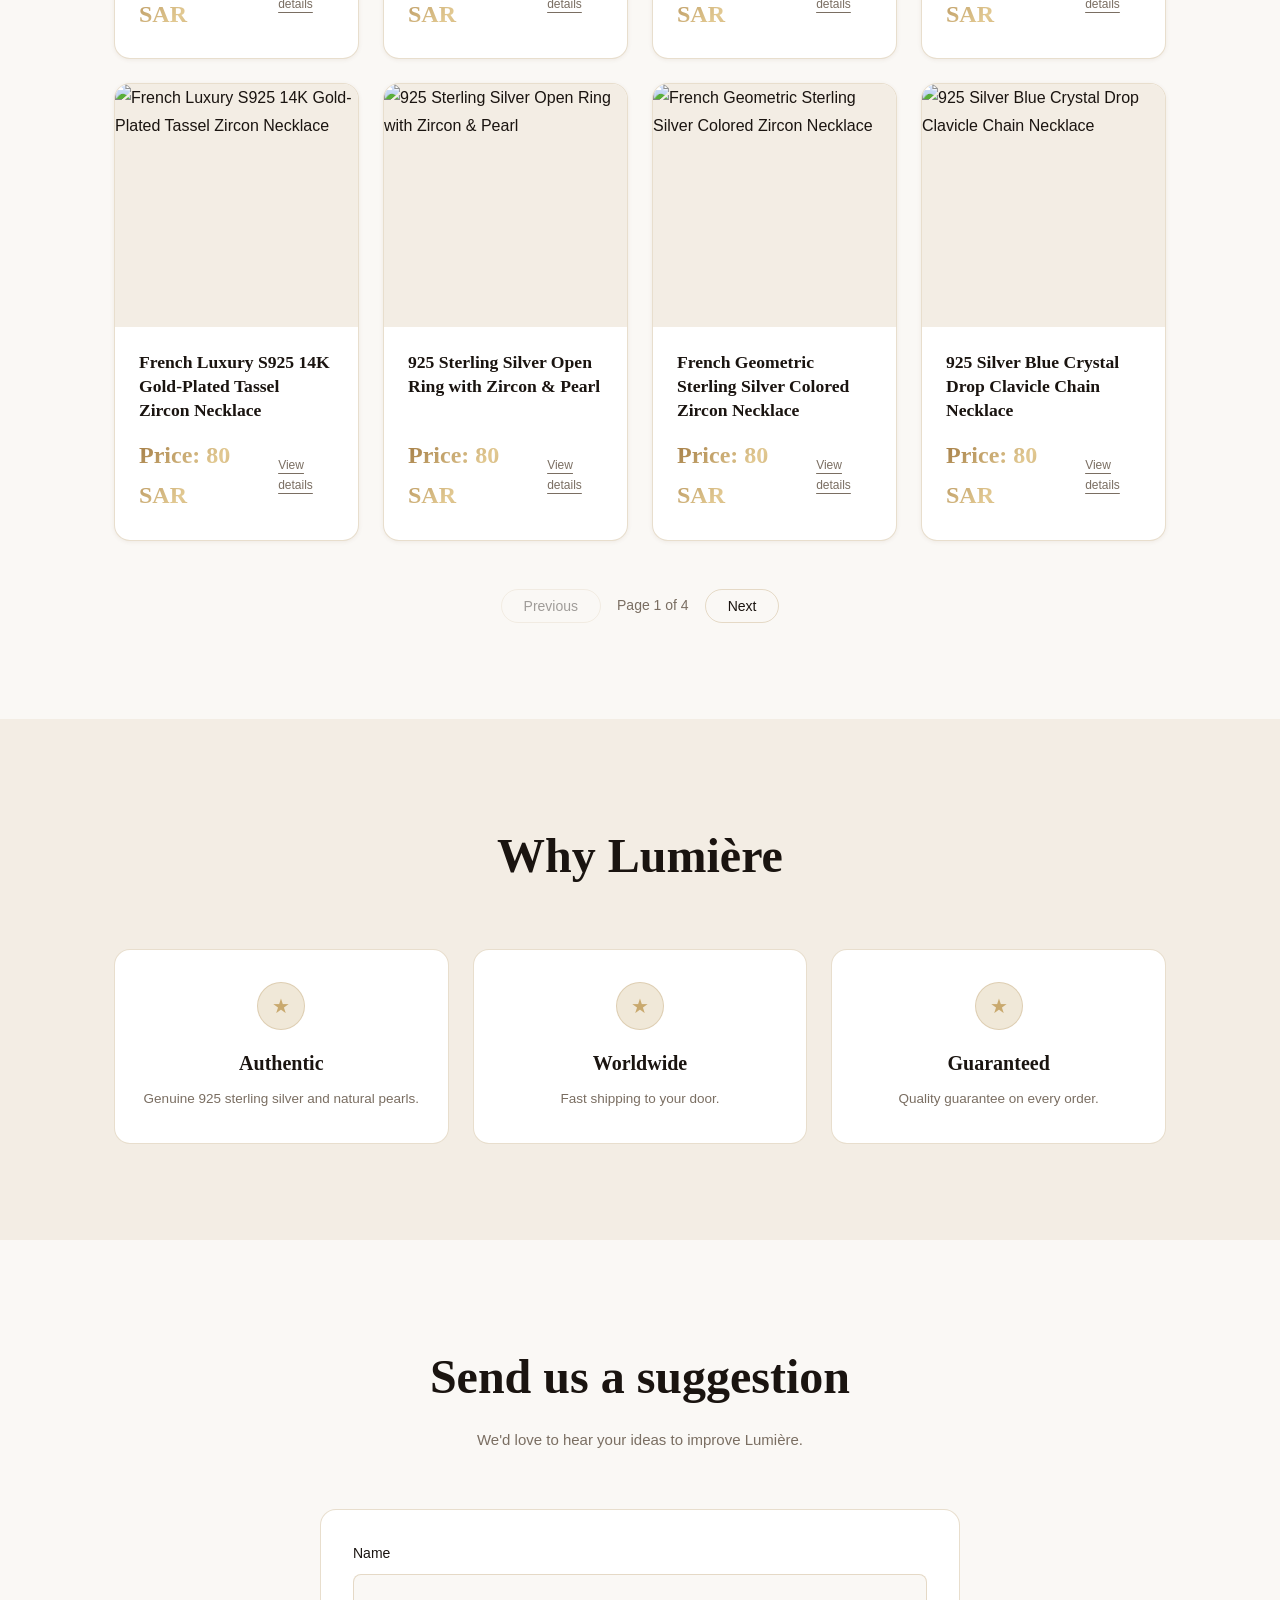
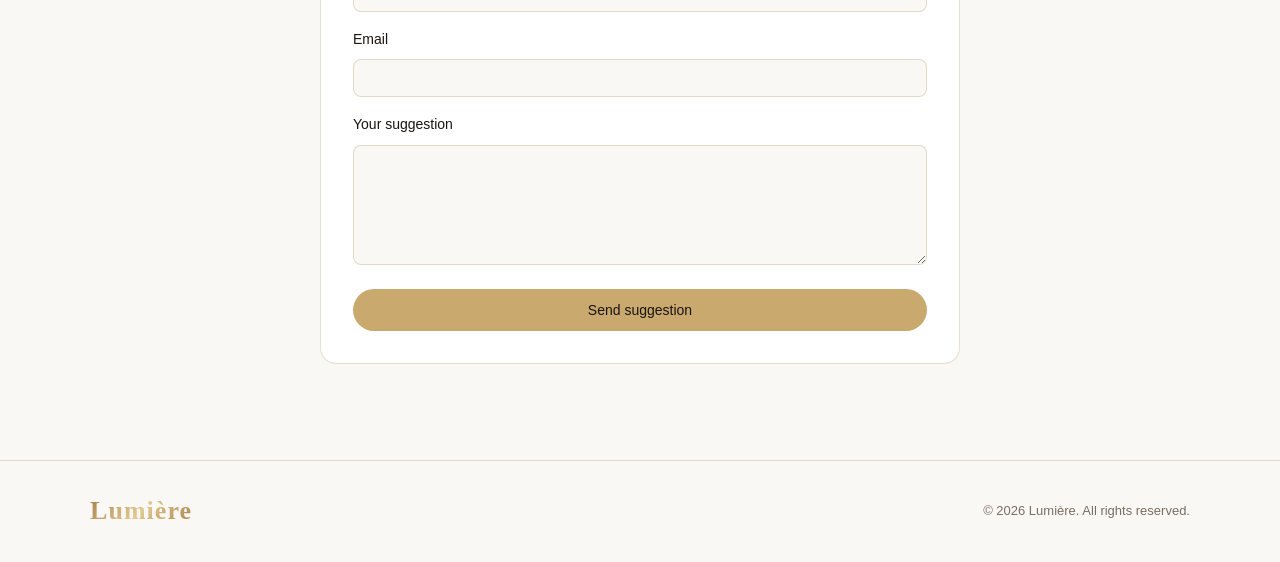
==== commit d9a622fa: "Update index.html" ====
--- a/index.html
+++ b/index.html
@@ -8,7 +8,7 @@
   <link rel="preconnect" href="https://fonts.googleapis.com">
   <link rel="preconnect" href="https://fonts.gstatic.com" crossorigin>
   <link href="https://fonts.googleapis.com/css2?family=Cormorant+Garamond:wght@400;500;600;700&family=Jost:wght@300;400;500&display=swap" rel="stylesheet">
-  
+  <link href=>"style.css"/>
   <style>
 /* ═══════════════════════════════════════
    LUMIÈRE — COMPLETE STYLES
@@ -746,5 +746,6 @@
 
 renderPage(1);
   </script>
+  <script src="script.js"></script>
 </body>
 </html>
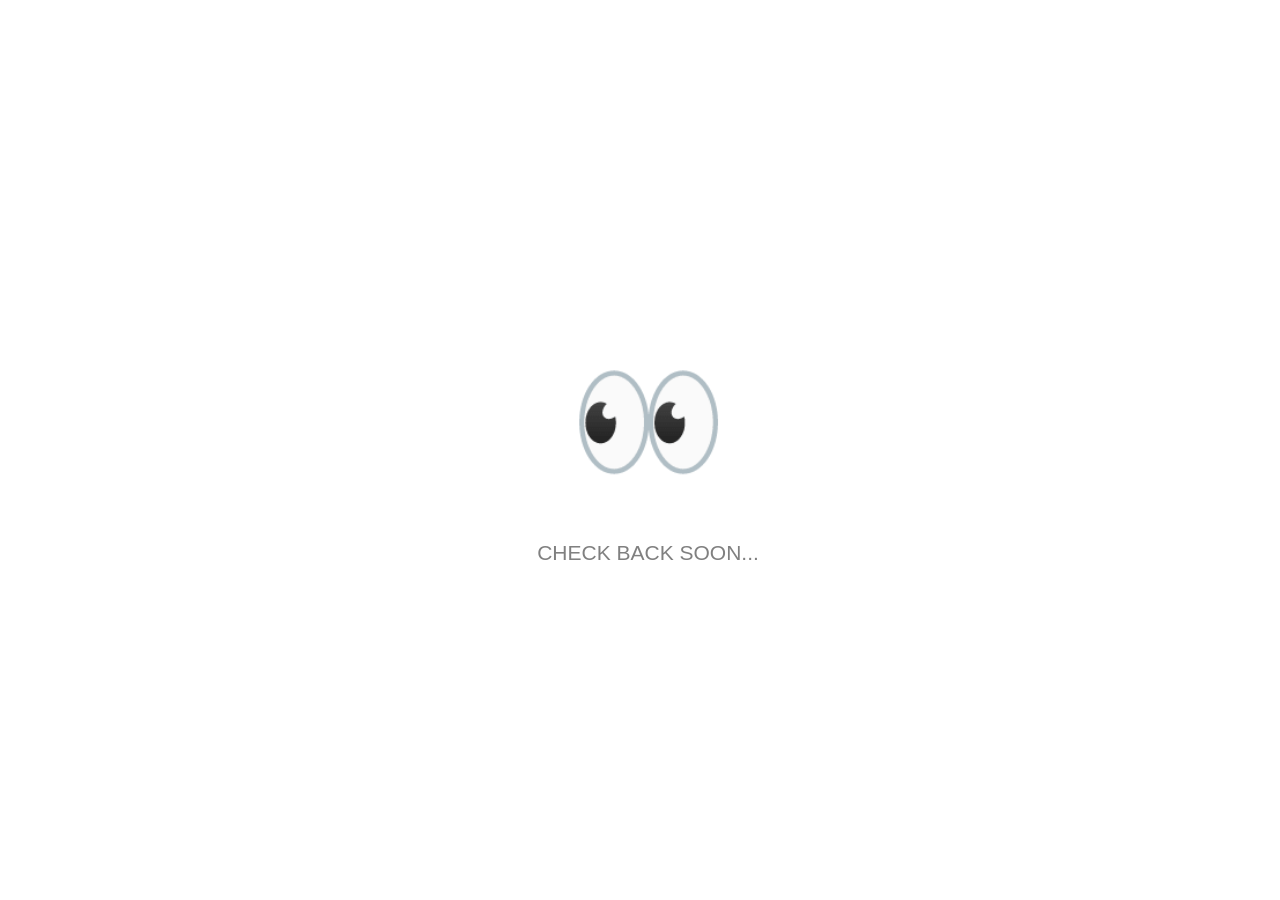
==== commit a9b2f63f: "Update index.html" ====
--- a/index.html
+++ b/index.html
@@ -1,751 +1,37 @@
 <!DOCTYPE html>
-<html lang="en">
+<html>
 <head>
-  <meta charset="UTF-8">
-  <meta name="viewport" content="width=device-width, initial-scale=1.0">
-  <title>Lumière — Luxury Accessories | إكسسوارات فاخرة</title>
-  <meta name="description" content="Lumière — handpicked luxury jewelry & accessories. Sterling silver necklaces, earrings, rings, bracelets.">
-  <link rel="preconnect" href="https://fonts.googleapis.com">
-  <link rel="preconnect" href="https://fonts.gstatic.com" crossorigin>
-  <link href="https://fonts.googleapis.com/css2?family=Cormorant+Garamond:wght@400;500;600;700&family=Jost:wght@300;400;500&display=swap" rel="stylesheet">
-  <link href=>"style.css"/>
-  <style>
-/* ═══════════════════════════════════════
-   LUMIÈRE — COMPLETE STYLES
-   ═══════════════════════════════════════ */
-
-:root {
-  --gold: #c9a96e;
-  --gold-light: #e2c992;
-  --gold-dark: #a07840;
-  --bg: #faf8f5;
-  --bg-card: #ffffff;
-  --bg-secondary: #f3ede4;
-  --bg-accent: #f0e8d8;
-  --text: #1a1410;
-  --text-muted: #7a6e62;
-  --border: rgba(180,145,90,0.30);
-  --header-bg: rgba(250,248,245,0.80);
-  --shadow-sm: 0 1px 4px rgba(100,70,30,0.08);
-  --shadow-xl: 0 14px 44px rgba(100,70,30,0.18);
-  --radius: 16px;
-  --ease: 0.35s cubic-bezier(0.4,0,0.2,1);
-}
-
-[data-theme="dark"] {
-  --bg: #100e0b;
-  --bg-card: #1c1813;
-  --bg-secondary: #18150f;
-  --bg-accent: #221e16;
-  --text: #f0e8d8;
-  --text-muted: #9e8e78;
-  --border: rgba(180,145,90,0.20);
-  --header-bg: rgba(16,14,11,0.88);
-  --shadow-sm: 0 1px 4px rgba(0,0,0,0.40);
-  --shadow-xl: 0 14px 44px rgba(0,0,0,0.55);
-}
-
-*, *::before, *::after { box-sizing: border-box; margin: 0; padding: 0; }
-html { scroll-behavior: smooth; }
-body {
-  font-family: 'Jost', sans-serif;
-  background: var(--bg);
-  color: var(--text);
-  line-height: 1.7;
-  overflow-x: hidden;
-  transition: background var(--ease), color var(--ease);
-}
-img { display: block; max-width: 100%; }
-a { text-decoration: none; color: inherit; }
-button { font-family: inherit; cursor: pointer; }
-
-.container {
-  width: 100%;
-  max-width: 1100px;
-  margin: 0 auto;
-  padding: 0 24px;
-}
-
-.logo {
-  font-family: 'Cormorant Garamond', serif;
-  font-size: 26px;
-  font-weight: 600;
-  letter-spacing: 0.04em;
-  background: linear-gradient(135deg, var(--gold-dark), var(--gold-light), var(--gold-dark));
-  -webkit-background-clip: text;
-  -webkit-text-fill-color: transparent;
-  background-clip: text;
-}
-
-.site-header {
-  position: sticky;
-  top: 0;
-  z-index: 200;
-  background: var(--header-bg);
-  backdrop-filter: blur(18px);
-  -webkit-backdrop-filter: blur(18px);
-  border-bottom: 1px solid var(--border);
-  transition: background var(--ease), box-shadow var(--ease);
-}
-
-.header-inner {
-  display: flex;
-  align-items: center;
-  justify-content: space-between;
-  padding: 16px 0;
-}
-
-.main-nav {
-  display: flex;
-  align-items: center;
-  gap: 32px;
-}
-.main-nav a {
-  font-size: 13px;
-  letter-spacing: 0.08em;
-  text-transform: uppercase;
-  color: var(--text-muted);
-  transition: color var(--ease);
-}
-.main-nav a:hover { color: var(--text); }
-
-.header-actions {
-  display: flex;
-  align-items: center;
-  gap: 8px;
-}
-
-.icon-btn {
-  width: 36px;
-  height: 36px;
-  border-radius: 50%;
-  border: 1px solid var(--border);
-  background: transparent;
-  color: var(--text);
-  display: flex;
-  align-items: center;
-  justify-content: center;
-  transition: background var(--ease);
-}
-.icon-btn svg { width: 16px; height: 16px; }
-.icon-btn:hover { background: var(--bg-accent); }
-
-.lang-btn {
-  border: 1px solid var(--border);
-  border-radius: 50px;
-  padding: 6px 16px;
-  font-size: 13px;
-  background: transparent;
-  color: var(--text);
-  transition: background var(--ease);
-}
-.lang-btn:hover { background: var(--bg-accent); }
-
-.hero {
-  position: relative;
-  min-height: 92vh;
-  display: flex;
-  align-items: center;
-  overflow: hidden;
-}
-
-.hero-img {
-  position: absolute;
-  inset: 0;
-  width: 100%;
-  height: 100%;
-  object-fit: cover;
-  z-index: 0;
-}
-
-.hero-overlay {
-  position: absolute;
-  inset: 0;
-  background: linear-gradient(180deg, rgba(0,0,0,0.68) 0%, rgba(0,0,0,0.50) 55%, var(--bg) 100%);
-  z-index: 1;
-}
-
-.hero-content {
-  position: relative;
-  z-index: 2;
-  text-align: center;
-  color: #fff;
-  padding: 128px 24px;
-}
-
-.hero-eyebrow {
-  font-size: 11px;
-  letter-spacing: 0.35em;
-  text-transform: uppercase;
-  color: #dfc48a;
-  margin-bottom: 20px;
-}
-
-.hero-title {
-  font-family: 'Cormorant Garamond', serif;
-  font-size: clamp(2.8rem, 7vw, 5.5rem);
-  font-weight: 600;
-  line-height: 1.1;
-  margin-bottom: 20px;
-}
-
-.hero-sub {
-  max-width: 520px;
-  margin: 0 auto 36px;
-  font-size: 1rem;
-  color: rgba(255,255,255,0.82);
-  font-weight: 300;
-}
-
-.hero-btns {
-  display: flex;
-  flex-wrap: wrap;
-  justify-content: center;
-  gap: 14px;
-}
-
-.btn-primary {
-  display: inline-block;
-  padding: 13px 32px;
-  border-radius: 50px;
-  background: var(--gold);
-  color: #1a1410;
-  font-size: 14px;
-  font-weight: 500;
-  transition: background var(--ease);
-}
-.btn-primary:hover { background: var(--gold-light); }
-
-.btn-outline {
-  display: inline-block;
-  padding: 13px 32px;
-  border-radius: 50px;
-  border: 1px solid rgba(255,255,255,0.40);
-  color: #fff;
-  font-size: 14px;
-  transition: background var(--ease);
-}
-.btn-outline:hover { background: rgba(255,255,255,0.12); }
-
-.products-section {
-  padding: 96px 0;
-}
-
-.section-head {
-  text-align: center;
-  margin-bottom: 56px;
-}
-
-.section-title {
-  font-family: 'Cormorant Garamond', serif;
-  font-size: clamp(2rem, 4.5vw, 3rem);
-  font-weight: 600;
-  margin-bottom: 10px;
-}
-.section-title.centered { text-align: center; }
-
-.section-sub {
-  color: var(--text-muted);
-  font-size: 15px;
-}
-
-.products-grid {
-  display: grid;
-  grid-template-columns: repeat(4, 1fr);
-  gap: 24px;
-}
-
-.product-card {
-  background: var(--bg-card);
-  border: 1px solid var(--border);
-  border-radius: var(--radius);
-  overflow: hidden;
-  box-shadow: var(--shadow-sm);
-  display: flex;
-  flex-direction: column;
-  cursor: pointer;
-  transition: box-shadow var(--ease), transform var(--ease);
-  opacity: 0;
-  transform: translateY(20px);
-}
-.product-card.visible {
-  opacity: 1;
-  transform: translateY(0);
-  transition: opacity 0.5s ease, transform 0.5s ease, box-shadow var(--ease);
-}
-.product-card:hover {
-  box-shadow: var(--shadow-xl);
-  transform: translateY(-3px) !important;
-}
-
-.product-img-wrap {
-  aspect-ratio: 1 / 1;
-  overflow: hidden;
-  background: var(--bg-secondary);
-}
-.product-img {
-  width: 100%;
-  height: 100%;
-  object-fit: cover;
-  transition: transform 0.7s var(--ease);
-}
-.product-card:hover .product-img { transform: scale(1.06); }
-
-.product-body {
-  padding: 24px;
-  display: flex;
-  flex-direction: column;
-  flex: 1;
-}
-
-.product-name {
-  font-family: 'Cormorant Garamond', serif;
-  font-size: 1.1rem;
-  font-weight: 600;
-  line-height: 1.35;
-  margin-bottom: 12px;
-  flex: 1;
-}
-
-.product-footer {
-  margin-top: auto;
-  display: flex;
-  align-items: center;
-  justify-content: space-between;
-  gap: 12px;
-}
-
-.product-price {
-  font-family: 'Cormorant Garamond', serif;
-  font-size: 1.5rem;
-  font-weight: 600;
-  background: linear-gradient(135deg, var(--gold-dark), var(--gold-light), var(--gold-dark));
-  -webkit-background-clip: text;
-  -webkit-text-fill-color: transparent;
-  background-clip: text;
-}
-
-.product-details-link {
-  font-size: 12px;
-  color: var(--text-muted);
-  text-decoration: underline;
-  text-underline-offset: 4px;
-}
-
-.pagination {
-  display: flex;
-  align-items: center;
-  justify-content: center;
-  gap: 16px;
-  margin-top: 48px;
-}
-
-.page-btn {
-  border: 1px solid var(--border);
-  border-radius: 50px;
-  padding: 8px 22px;
-  font-size: 14px;
-  background: transparent;
-  color: var(--text);
-  transition: background var(--ease);
-}
-.page-btn:hover:not(:disabled) { background: var(--bg-accent); }
-.page-btn:disabled { opacity: 0.40; cursor: not-allowed; }
-
-.page-info {
-  font-size: 14px;
-  color: var(--text-muted);
-}
-
-.about-section {
-  background: var(--bg-secondary);
-  padding: 96px 0;
-}
-
-.features-grid {
-  display: grid;
-  grid-template-columns: repeat(3, 1fr);
-  gap: 24px;
-  margin-top: 52px;
-}
-
-.feature-card {
-  background: var(--bg-card);
-  border: 1px solid var(--border);
-  border-radius: var(--radius);
-  padding: 32px 24px;
-  text-align: center;
-  transition: box-shadow var(--ease), transform var(--ease);
-}
-.feature-card:hover {
-  box-shadow: var(--shadow-xl);
-  transform: translateY(-3px);
-}
-
-.feature-icon {
-  width: 48px;
-  height: 48px;
-  border-radius: 50%;
-  background: var(--bg-accent);
-  border: 1px solid var(--border);
-  display: flex;
-  align-items: center;
-  justify-content: center;
-  margin: 0 auto 16px;
-  font-family: 'Cormorant Garamond', serif;
-  font-size: 20px;
-  color: var(--gold);
-}
-
-.feature-card h3 {
-  font-family: 'Cormorant Garamond', serif;
-  font-size: 1.25rem;
-  font-weight: 600;
-  margin-bottom: 8px;
-}
-
-.feature-card p {
-  font-size: 13.5px;
-  color: var(--text-muted);
-}
-
-.suggestions-section {
-  padding: 96px 24px;
-}
-
-.suggestions-container {
-  max-width: 640px;
-  margin: 0 auto;
-}
-
-.suggestions-form {
-  background: var(--bg-card);
-  border: 1px solid var(--border);
-  border-radius: var(--radius);
-  padding: 32px;
-}
-
-.form-group {
-  margin-bottom: 16px;
-}
-
-.form-group label {
-  display: block;
-  font-size: 14px;
-  margin-bottom: 8px;
-  color: var(--text);
-}
-
-.form-group input,
-.form-group textarea {
-  width: 100%;
-  border: 1px solid var(--border);
-  border-radius: 8px;
-  background: var(--bg);
-  padding: 10px 12px;
-  font-size: 14px;
-  color: var(--text);
-  font-family: inherit;
-  transition: border var(--ease);
-}
-
-.form-group input:focus,
-.form-group textarea:focus {
-  outline: none;
-  border-color: var(--gold);
-}
-
-.form-group textarea {
-  resize: vertical;
-  min-height: 120px;
-}
-
-.btn-submit {
-  width: 100%;
-  padding: 13px 32px;
-  border-radius: 50px;
-  background: var(--gold);
-  color: #1a1410;
-  font-size: 14px;
-  font-weight: 500;
-  border: none;
-  transition: background var(--ease);
-}
-.btn-submit:hover { background: var(--gold-light); }
-
-.site-footer {
-  border-top: 1px solid var(--border);
-}
-
-.footer-inner {
-  display: flex;
-  align-items: center;
-  justify-content: space-between;
-  padding: 28px 0;
-}
-
-.footer-copy {
-  font-size: 13px;
-  color: var(--text-muted);
-}
-
-@media (max-width: 1024px) {
-  .products-grid { grid-template-columns: repeat(3, 1fr); }
-}
-
-@media (max-width: 768px) {
-  .main-nav { display: none; }
-  .products-grid { grid-template-columns: repeat(2, 1fr); gap: 20px; }
-  .features-grid { grid-template-columns: 1fr; }
-  .footer-inner { flex-direction: column; gap: 10px; text-align: center; }
-}
-
-@media (max-width: 540px) {
-  .products-grid { grid-template-columns: 1fr; }
-  .hero-btns { flex-direction: column; align-items: center; }
-  .btn-primary, .btn-outline { width: 100%; max-width: 260px; text-align: center; }
-}
+  <title>Check back soon...</title>
+  <style type="text/css">
+    html {
+        font-size: 62.5%;
+    }
+    body {
+        background-color: #fff;
+        color: #000;
+        font-family: helvetica, arial, sans-serif;
+        font-size: 1.4em;
+        line-height: 1.5;
+    }
+    .centered {
+      position: fixed;
+      top: 50%;
+      left: 50%;
+      transform: translate(-50%, -50%);
+    }
+    .emoji {
+      font-size: 9em;
+      text-align: center;
+    }
+    .text {
+      font-size: 1.5em;
+      text-transform: uppercase;
+      color: grey;
+    }
   </style>
 </head>
-<body>
-
-  <header class="site-header" id="site-header">
-    <div class="container header-inner">
-      <a href="#" class="logo">Lumière</a>
-      <nav class="main-nav">
-        <a href="#products">Products</a>
-        <a href="#about">About</a>
-        <a href="#contact">Contact</a>
-      </nav>
-      <div class="header-actions">
-        <button class="icon-btn" id="theme-toggle" aria-label="Toggle theme">
-          <svg viewBox="0 0 24 24" fill="none" stroke="currentColor" stroke-width="2" stroke-linecap="round" stroke-linejoin="round">
-            <path d="M21 12.79A9 9 0 1 1 11.21 3 7 7 0 0 0 21 12.79z"/>
-          </svg>
-        </button>
-        <button class="lang-btn" id="lang-toggle">العربية</button>
-      </div>
-    </div>
-  </header>
-
-  <section class="hero">
-    <img src="https://images.unsplash.com/photo-1515562141207-7a88fb7ce338?w=1920&q=80&auto=format&fit=crop" alt="" class="hero-img">
-    <div class="hero-overlay"></div>
-    <div class="container hero-content">
-      <p class="hero-eyebrow">Curated Luxury</p>
-      <h1 class="hero-title">Accessories that tell your story</h1>
-      <p class="hero-sub">A handpicked edit of fine 925 sterling silver jewelry — pearls, zircons, gold-plated finishes. Order on WhatsApp.</p>
-      <div class="hero-btns">
-        <a href="#products" class="btn-primary">Shop Collection</a>
-        <a href="#products" class="btn-outline">Discover</a>
-      </div>
-    </div>
-  </section>
-
-  <section id="products" class="products-section">
-    <div class="container">
-      <div class="section-head">
-        <h2 class="section-title">The Collection</h2>
-        <p class="section-sub">Hand-selected pieces.</p>
-      </div>
-      <div class="products-grid" id="products-grid"></div>
-      <div class="pagination">
-        <button class="page-btn" id="btn-prev" disabled>Previous</button>
-        <span class="page-info" id="page-info">Page 1 of 4</span>
-        <button class="page-btn" id="btn-next">Next</button>
-      </div>
-    </div>
-  </section>
-
-  <section id="about" class="about-section">
-    <div class="container">
-      <h2 class="section-title centered">Why Lumière</h2>
-      <div class="features-grid">
-        <div class="feature-card">
-          <div class="feature-icon">★</div>
-          <h3>Authentic</h3>
-          <p>Genuine 925 sterling silver and natural pearls.</p>
-        </div>
-        <div class="feature-card">
-          <div class="feature-icon">★</div>
-          <h3>Worldwide</h3>
-          <p>Fast shipping to your door.</p>
-        </div>
-        <div class="feature-card">
-          <div class="feature-icon">★</div>
-          <h3>Guaranteed</h3>
-          <p>Quality guarantee on every order.</p>
-        </div>
-      </div>
-    </div>
-  </section>
-
-  <section id="suggestions" dir="ltr" class="suggestions-section">
-    <div class="suggestions-container">
-      <div class="section-head">
-        <h2 class="section-title">Send us a suggestion</h2>
-        <p class="section-sub">We'd love to hear your ideas to improve Lumière.</p>
-      </div>
-      <form class="suggestions-form" id="suggestions-form">
-        <div class="form-group">
-          <label>Name</label>
-          <input type="text" maxlength="100" required>
-        </div>
-        <div class="form-group">
-          <label>Email</label>
-          <input type="email" maxlength="255" required>
-        </div>
-        <div class="form-group">
-          <label>Your suggestion</label>
-          <textarea maxlength="1000" rows="5" required></textarea>
-        </div>
-        <button type="submit" class="btn-submit">Send suggestion</button>
-      </form>
-    </div>
-  </section>
-
-  <footer id="contact" class="site-footer">
-    <div class="container footer-inner">
-      <span class="logo">Lumière</span>
-      <span class="footer-copy">© 2026 Lumière. All rights reserved.</span>
-    </div>
-  </footer>
-
-  <script>
-'use strict';
-
-const PRODUCTS = [
-  { name: 'Single Shell Pearl Pendant Necklace — 925 Sterling Silver', img: 'https://images.unsplash.com/photo-1599643478518-a784e5dc4c8f?w=600&q=80&auto=format&fit=crop' },
-  { name: 'Korean 925 Silver Freshwater Pearl Bracelet', img: 'https://images.unsplash.com/photo-1611591437281-460bfbe1220a?w=600&q=80&auto=format&fit=crop' },
-  { name: 'S925 V-Shape Half Pearl Half Zircon Pendant Necklace', img: 'https://images.unsplash.com/photo-1599643477877-530eb83abc8e?w=600&q=80&auto=format&fit=crop' },
-  { name: '925 Silver Princess Cut Zirconia Halo Solitaire Ring', img: 'https://images.unsplash.com/photo-1605100804763-247f67b3557e?w=600&q=80&auto=format&fit=crop' },
-  { name: 'French Luxury S925 14K Gold-Plated Tassel Zircon Necklace', img: 'https://images.unsplash.com/photo-1602173574767-37ac01994b2a?w=600&q=80&auto=format&fit=crop' },
-  { name: '925 Sterling Silver Open Ring with Zircon & Pearl', img: 'https://images.unsplash.com/photo-1573408301185-9519f94816b5?w=600&q=80&auto=format&fit=crop' },
-  { name: 'French Geometric Sterling Silver Colored Zircon Necklace', img: 'https://images.unsplash.com/photo-1596944924616-7b38e7cfac36?w=600&q=80&auto=format&fit=crop' },
-  { name: '925 Silver Blue Crystal Drop Clavicle Chain Necklace', img: 'https://images.unsplash.com/photo-1535632066927-ab7c9ab60908?w=600&q=80&auto=format&fit=crop' },
-  { name: 'S925 18K Gold-Plated Blue Zircon Halo Drop Earrings', img: 'https://images.unsplash.com/photo-1617038260897-41a1f14a8ca0?w=600&q=80&auto=format&fit=crop' },
-  { name: 'Korean 925 Silver Geometric Zircon Earrings — 14K Gold Plated', img: 'https://images.unsplash.com/photo-1630009958963-78cc45f2e16d?w=600&q=80&auto=format&fit=crop' },
-  { name: 'Korean Luxury Inlaid Zircon Flower Earrings', img: 'https://images.unsplash.com/photo-1558618666-fcd25c85cd64?w=600&q=80&auto=format&fit=crop' },
-  { name: '925 Silver 14K Gold-Plated Long Tassel Zircon Flower Earrings', img: 'https://images.unsplash.com/photo-1601821765780-754fa98637c1?w=600&q=80&auto=format&fit=crop' },
-  { name: '925 Silver Pearl Earrings — 14K Gold Plated', img: 'https://images.unsplash.com/photo-1620656798579-1984d9e87df7?w=600&q=80&auto=format&fit=crop' },
-  { name: '925 Silver European Geometric Crystal Earrings — 14K Gold', img: 'https://images.unsplash.com/photo-1608042314453-ae338d682c93?w=600&q=80&auto=format&fit=crop' },
-  { name: '925 Silver French Pavé Crystal Earrings — 14K Gold Plated', img: 'https://images.unsplash.com/photo-1515562141207-7a88fb7ce338?w=600&q=80&auto=format&fit=crop' },
-  { name: '925 Sterling Silver Hoop Earrings — Multi-Size, Silver / Gold', img: 'https://images.unsplash.com/photo-1630009958963-78cc45f2e16d?w=600&q=80&auto=format&fit=crop' },
-  { name: '925 Silver Oval Halo Red / Green Zirconia Earrings', img: 'https://images.unsplash.com/photo-1617038260897-41a1f14a8ca0?w=600&q=80&auto=format&fit=crop' },
-  { name: '925 Sterling Silver 14K Gold-Plated Shiny Zircon Wedding Earrings', img: 'https://images.unsplash.com/photo-1596944924616-7b38e7cfac36?w=600&q=80&auto=format&fit=crop' },
-  { name: 'Minimalist 925 Silver Bar Pendant Necklace', img: 'https://images.unsplash.com/photo-1599643478518-a784e5dc4c8f?w=600&q=80&auto=format&fit=crop' },
-  { name: 'Vintage 925 Silver Rose Flower Ring', img: 'https://images.unsplash.com/photo-1605100804763-247f67b3557e?w=600&q=80&auto=format&fit=crop' },
-  { name: 'Elegant 925 Silver Chain Bracelet with Heart Charm', img: 'https://images.unsplash.com/photo-1611591437281-460bfbe1220a?w=600&q=80&auto=format&fit=crop' },
-  { name: 'Dainty 925 Silver Infinity Necklace', img: 'https://images.unsplash.com/photo-1599643477877-530eb83abc8e?w=600&q=80&auto=format&fit=crop' },
-  { name: 'Classic 925 Silver Stud Earrings with CZ', img: 'https://images.unsplash.com/photo-1620656798579-1984d9e87df7?w=600&q=80&auto=format&fit=crop' },
-  { name: 'Modern 925 Silver Geometric Ring', img: 'https://images.unsplash.com/photo-1573408301185-9519f94816b5?w=600&q=80&auto=format&fit=crop' },
-  { name: 'Delicate 925 Silver Layered Necklace Set', img: 'https://images.unsplash.com/photo-1602173574767-37ac01994b2a?w=600&q=80&auto=format&fit=crop' },
-  { name: 'Bohemian 925 Silver Turquoise Ring', img: 'https://images.unsplash.com/photo-1605100804763-247f67b3557e?w=600&q=80&auto=format&fit=crop' },
-  { name: 'Elegant 925 Silver Tennis Bracelet', img: 'https://images.unsplash.com/photo-1611591437281-460bfbe1220a?w=600&q=80&auto=format&fit=crop' },
-  { name: 'Romantic 925 Silver Heart Pendant', img: 'https://images.unsplash.com/photo-1535632066927-ab7c9ab60908?w=600&q=80&auto=format&fit=crop' },
-  { name: 'Statement 925 Silver Cocktail Ring', img: 'https://images.unsplash.com/photo-1596944924616-7b38e7cfac36?w=600&q=80&auto=format&fit=crop' },
-  { name: 'Vintage 925 Silver Filigree Earrings', img: 'https://images.unsplash.com/photo-1617038260897-41a1f14a8ca0?w=600&q=80&auto=format&fit=crop' },
-  { name: 'Minimalist 925 Silver Cuff Bracelet', img: 'https://images.unsplash.com/photo-1558618666-fcd25c85cd64?w=600&q=80&auto=format&fit=crop' },
-  { name: 'Chic 925 Silver Bar Earrings', img: 'https://images.unsplash.com/photo-1630009958963-78cc45f2e16d?w=600&q=80&auto=format&fit=crop' }
-];
-
-const PER_PAGE = 8;
-const TOTAL_PAGES = Math.ceil(PRODUCTS.length / PER_PAGE);
-let currentPage = 1;
-
-const grid = document.getElementById('products-grid');
-const btnPrev = document.getElementById('btn-prev');
-const btnNext = document.getElementById('btn-next');
-const pageInfo = document.getElementById('page-info');
-
-function buildCard(product) {
-  const card = document.createElement('article');
-  card.className = 'product-card';
-  card.innerHTML = `
-    <div class="product-img-wrap">
-      <img src="${product.img}" alt="${product.name}" loading="lazy" class="product-img">
-    </div>
-    <div class="product-body">
-      <h3 class="product-name">${product.name}</h3>
-      <div class="product-footer">
-        <div class="product-price">Price: 80 SAR</div>
-        <span class="product-details-link">View details</span>
-      </div>
-    </div>
-  `;
-  return card;
-}
-
-function renderPage(page) {
-  grid.innerHTML = '';
-  const start = (page - 1) * PER_PAGE;
-  const slice = PRODUCTS.slice(start, start + PER_PAGE);
-  
-  slice.forEach((product, i) => {
-    const card = buildCard(product);
-    card.style.transitionDelay = (i * 0.06) + 's';
-    grid.appendChild(card);
-    requestAnimationFrame(() => {
-      requestAnimationFrame(() => {
-        card.classList.add('visible');
-      });
-    });
-  });
-  
-  pageInfo.textContent = `Page ${page} of ${TOTAL_PAGES}`;
-  btnPrev.disabled = (page === 1);
-  btnNext.disabled = (page === TOTAL_PAGES);
-  
-  if (page > 1) {
-    const sec = document.getElementById('products');
-    if (sec) sec.scrollIntoView({ behavior: 'smooth', block: 'start' });
-  }
-}
-
-btnPrev.addEventListener('click', () => {
-  if (currentPage > 1) {
-    currentPage--;
-    renderPage(currentPage);
-  }
-});
-
-btnNext.addEventListener('click', () => {
-  if (currentPage < TOTAL_PAGES) {
-    currentPage++;
-    renderPage(currentPage);
-  }
-});
-
-const themeBtn = document.getElementById('theme-toggle');
-
-function applyTheme(theme) {
-  document.documentElement.setAttribute('data-theme', theme);
-  localStorage.setItem('lumiere-theme', theme);
-}
-
-const savedTheme = localStorage.getItem('lumiere-theme') ||
-  (window.matchMedia('(prefers-color-scheme: dark)').matches ? 'dark' : 'light');
-applyTheme(savedTheme);
-
-themeBtn.addEventListener('click', () => {
-  const current = document.documentElement.getAttribute('data-theme');
-  applyTheme(current === 'dark' ? 'light' : 'dark');
-});
-
-const form = document.getElementById('suggestions-form');
-form.addEventListener('submit', (e) => {
-  e.preventDefault();
-  alert('Thank you for your suggestion! We will review it soon.');
-  form.reset();
-});
-
-const header = document.getElementById('site-header');
-window.addEventListener('scroll', () => {
-  header.style.boxShadow = window.scrollY > 10 ? '0 2px 20px rgba(100,70,30,0.12)' : 'none';
-}, { passive: true });
-
-renderPage(1);
-  </script>
-  <script src="script.js"></script>
+<body class="centered">
+  <div class="emoji">👀</div>
+  <p class="text">Check back soon...</p>
 </body>
 </html>
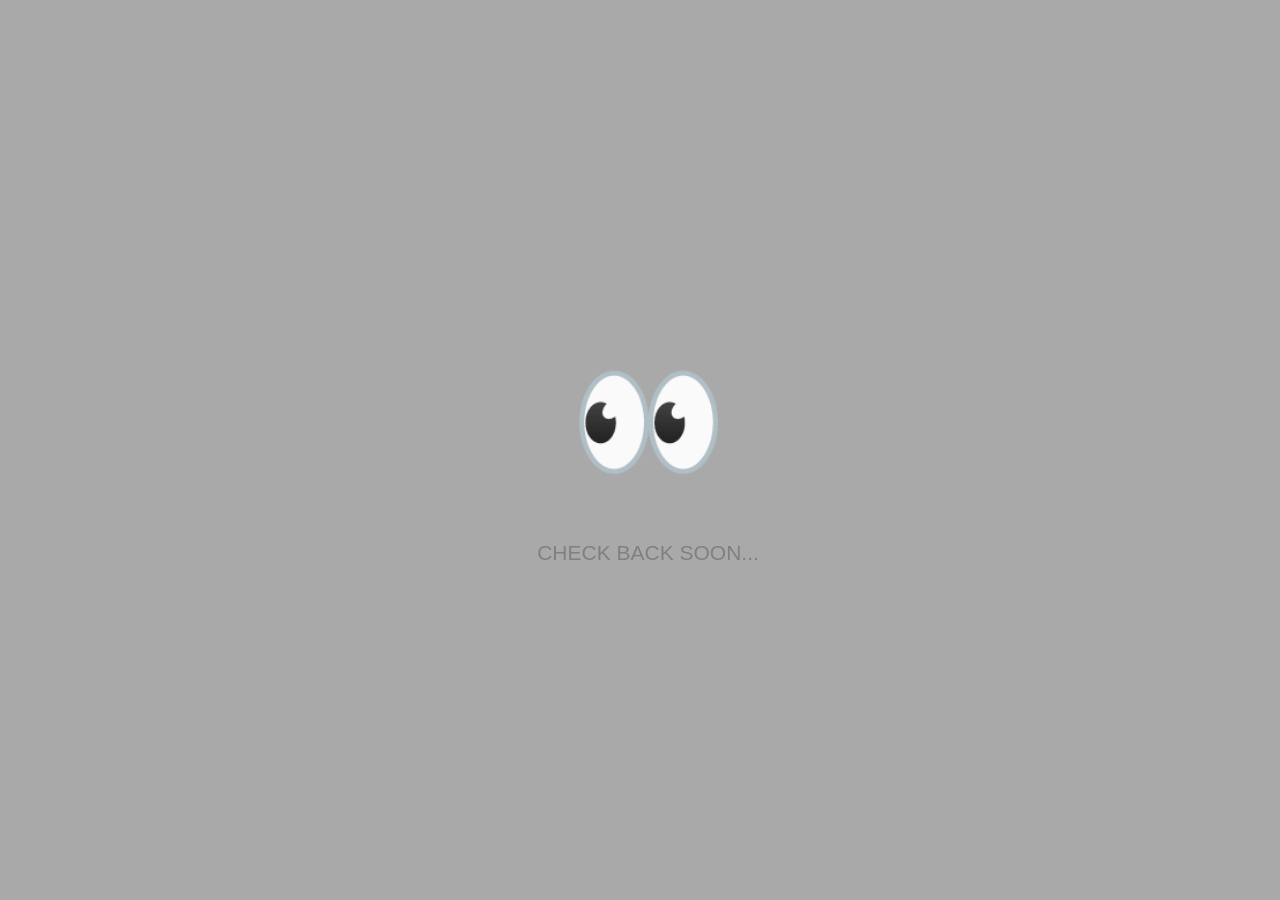
==== commit cf4a3c02: "Update index.html" ====
--- a/index.html
+++ b/index.html
@@ -7,7 +7,7 @@
         font-size: 62.5%;
     }
     body {
-        background-color: #fff;
+        background-color: #A9A9A9;
         color: #000;
         font-family: helvetica, arial, sans-serif;
         font-size: 1.4em;
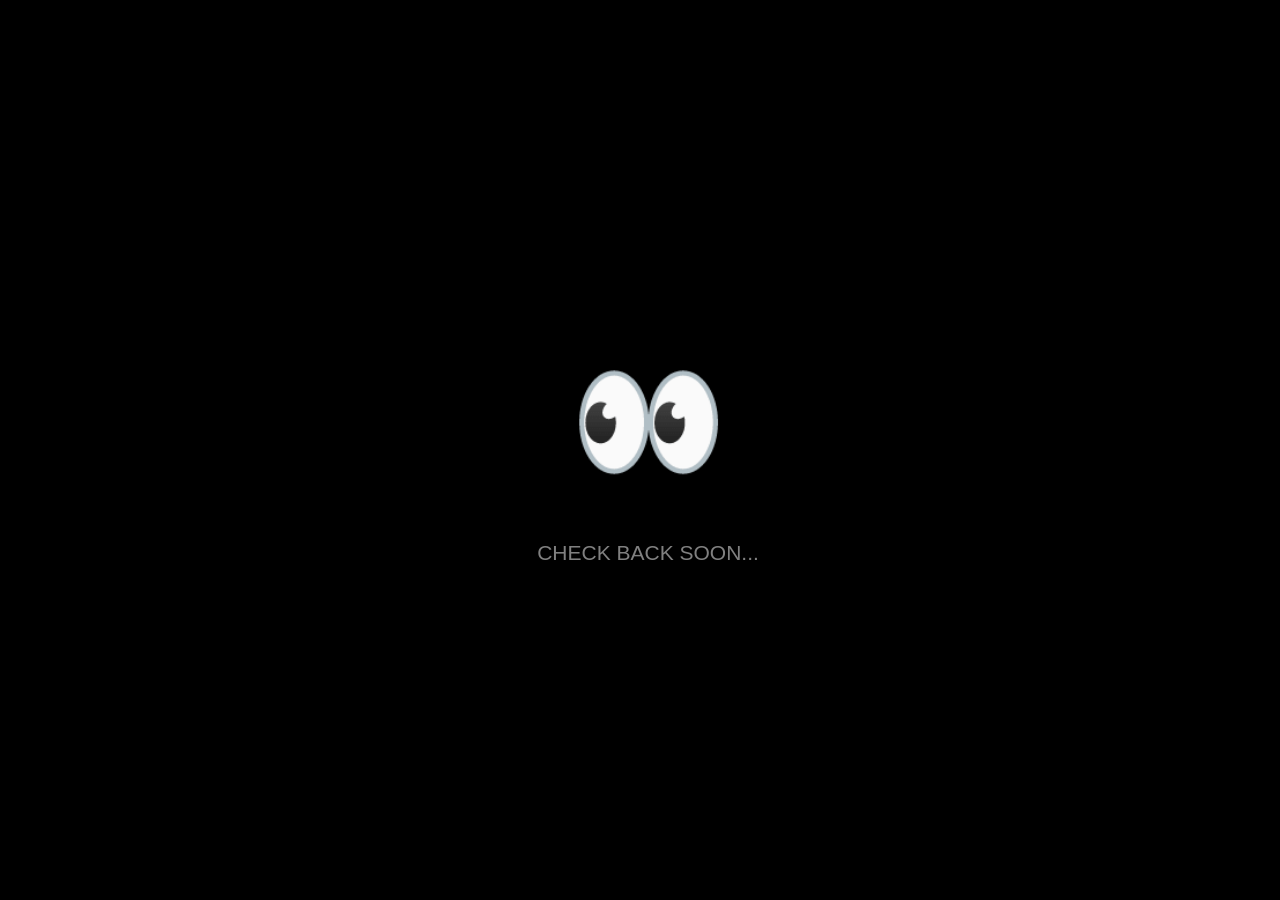
==== commit d5e61a6e: "Update index.html" ====
--- a/index.html
+++ b/index.html
@@ -7,8 +7,8 @@
         font-size: 62.5%;
     }
     body {
-        background-color: #A9A9A9;
-        color: #000;
+        background-color: #000000;
+        color: #FFFFFF;
         font-family: helvetica, arial, sans-serif;
         font-size: 1.4em;
         line-height: 1.5;
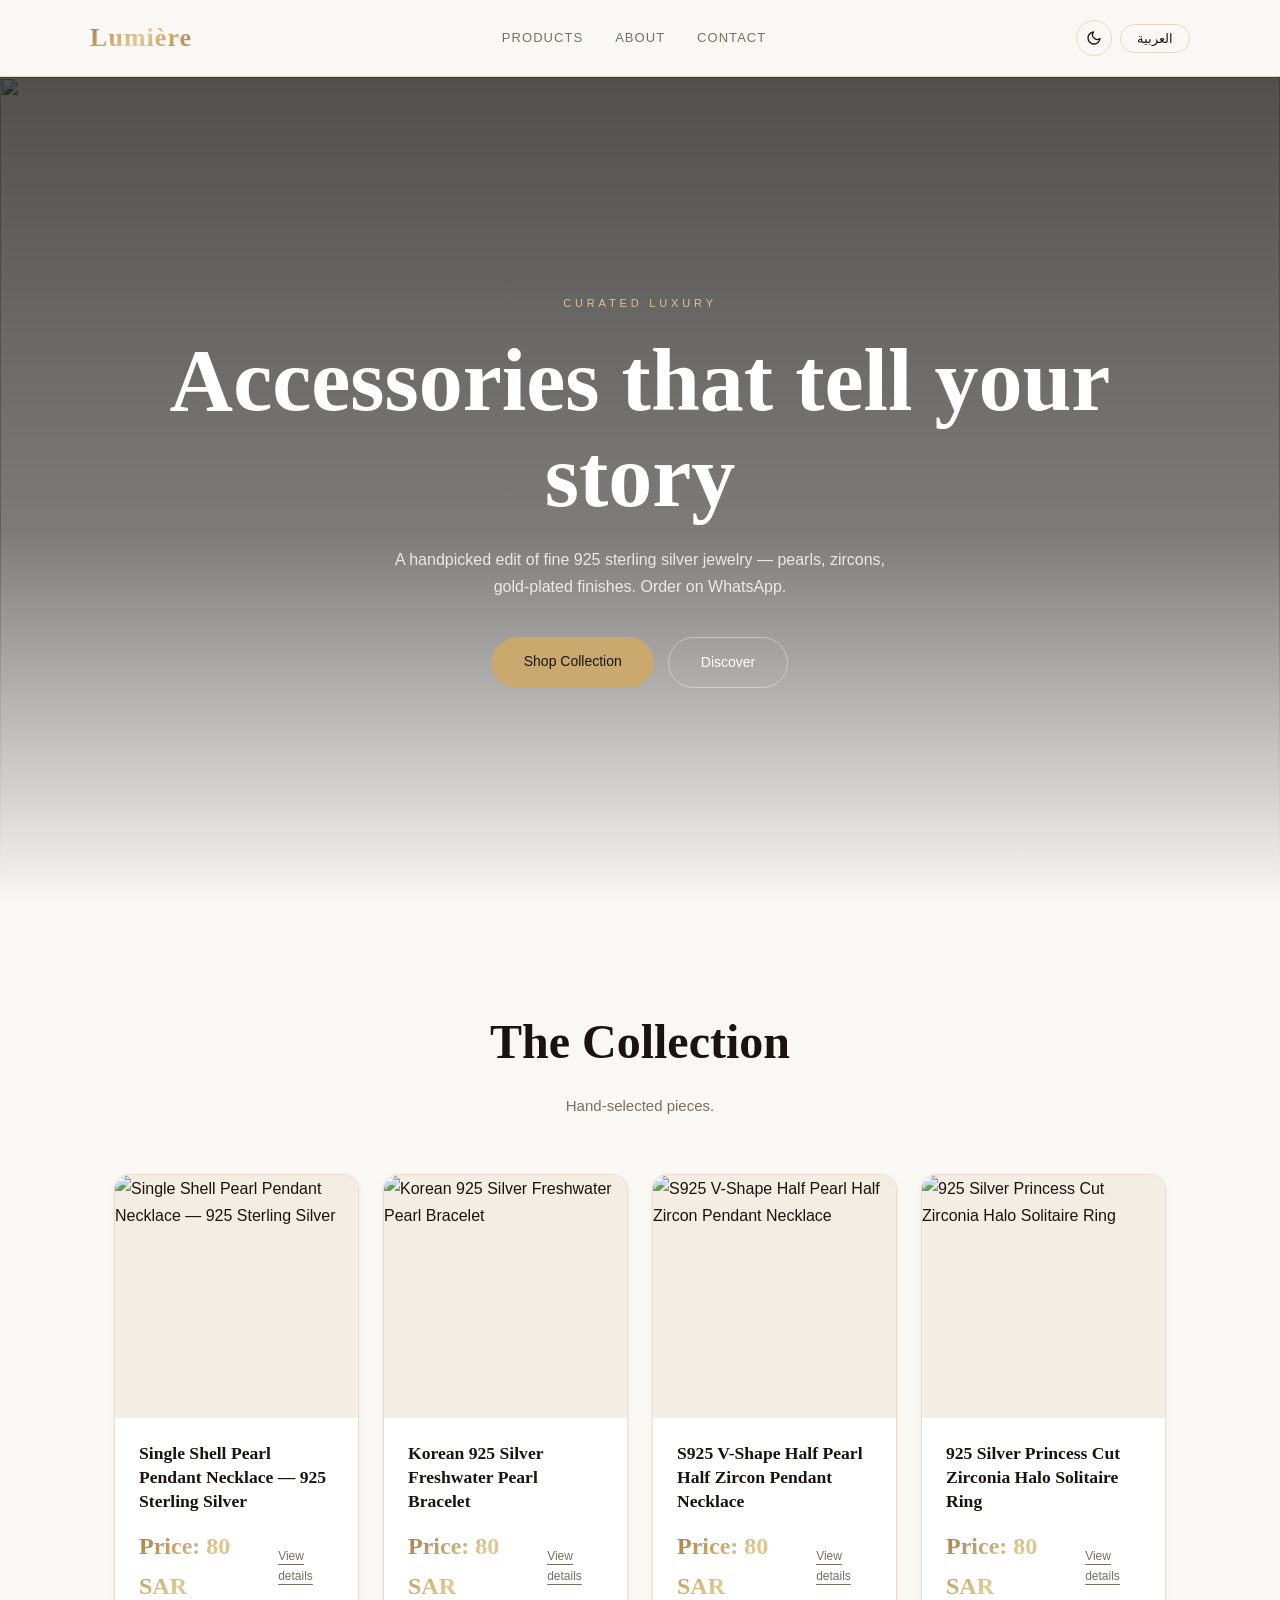
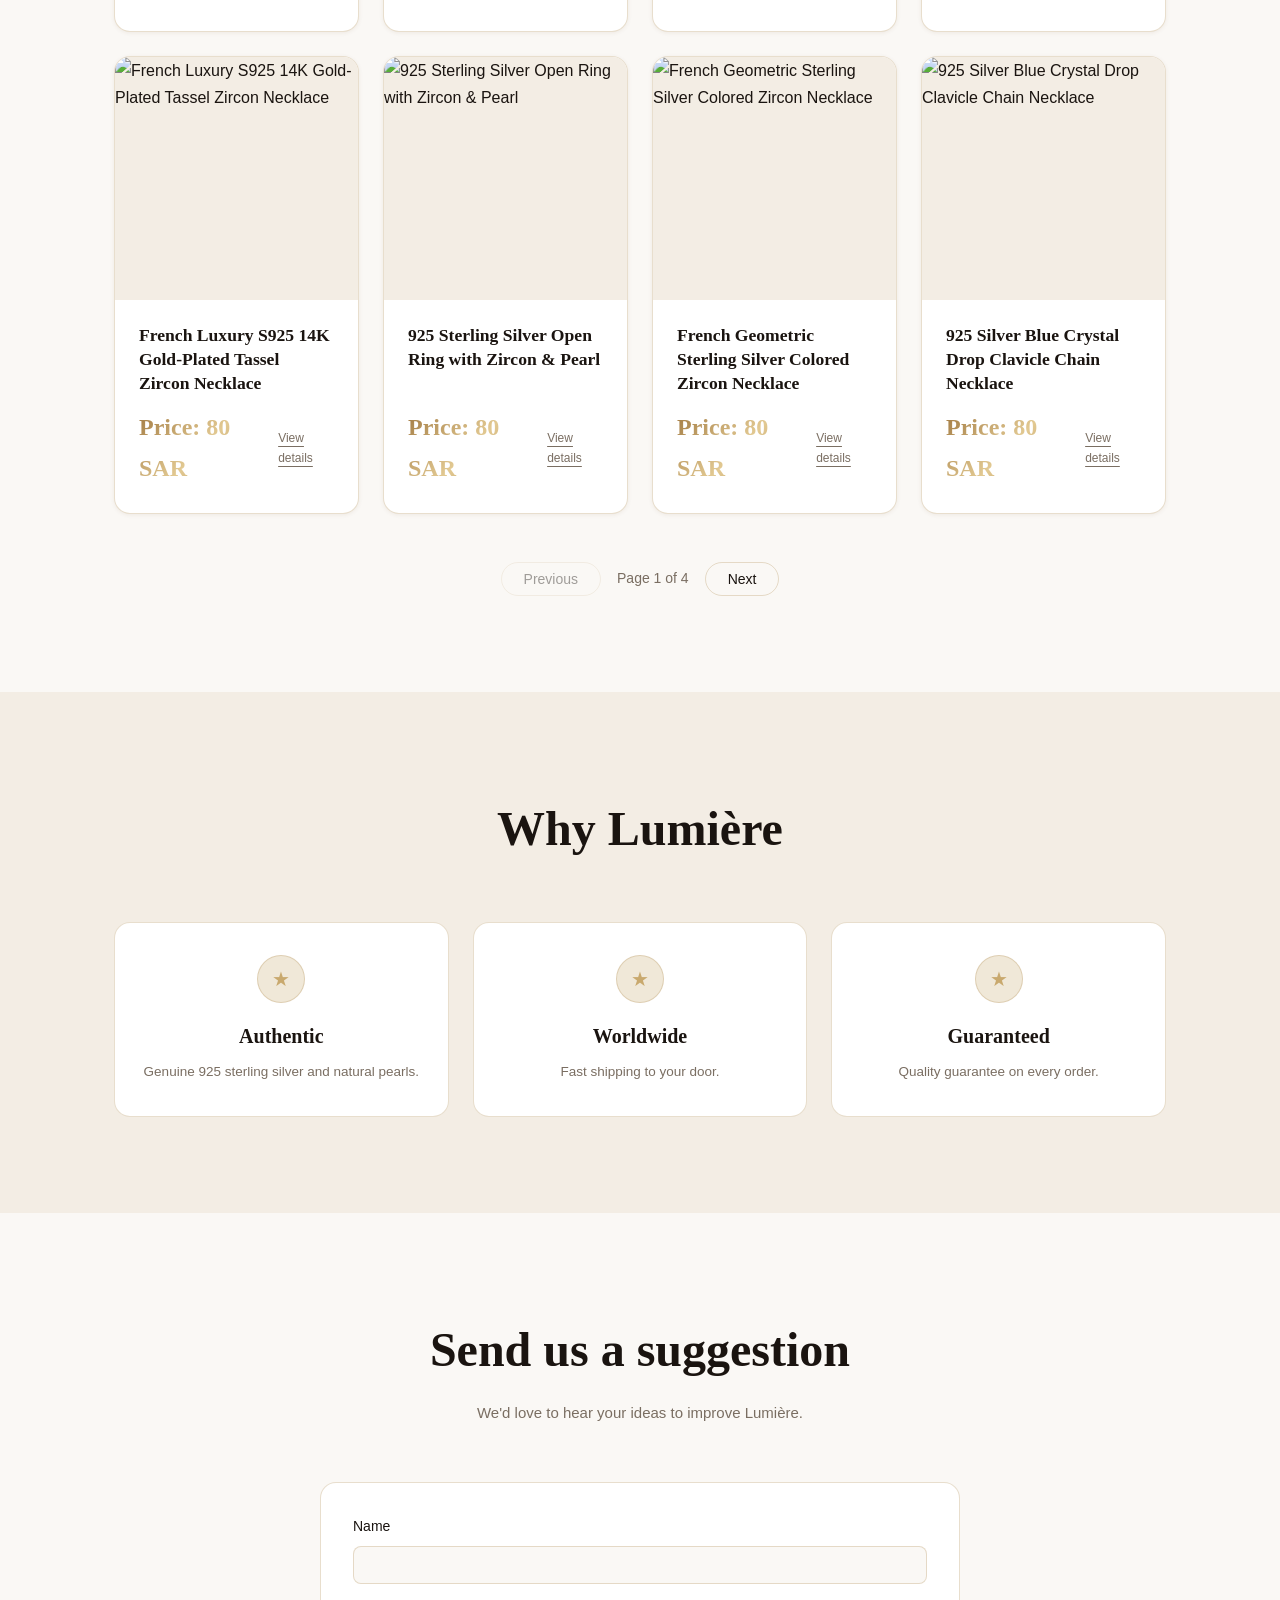
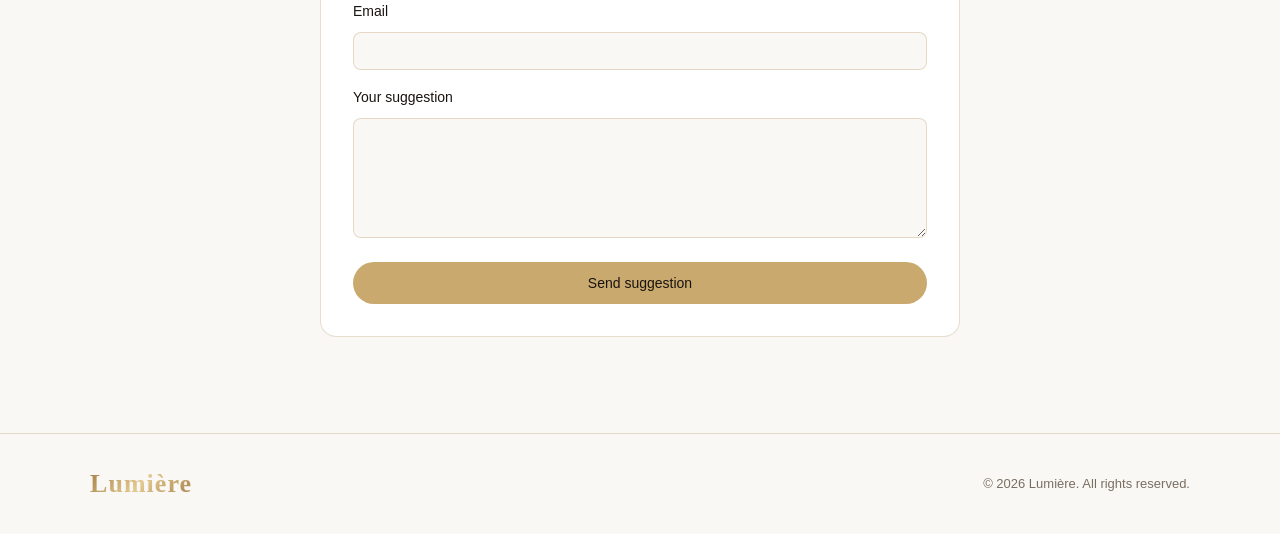
==== commit 48e052ca: "Rename index2.html to index.html" ====
--- a/index.html
+++ b/index.html
@@ -1,37 +1,125 @@
 <!DOCTYPE html>
-<html>
+<html lang="en">
 <head>
-  <title>Check back soon...</title>
-  <style type="text/css">
-    html {
-        font-size: 62.5%;
-    }
-    body {
-        background-color: #000000;
-        color: #FFFFFF;
-        font-family: helvetica, arial, sans-serif;
-        font-size: 1.4em;
-        line-height: 1.5;
-    }
-    .centered {
-      position: fixed;
-      top: 50%;
-      left: 50%;
-      transform: translate(-50%, -50%);
-    }
-    .emoji {
-      font-size: 9em;
-      text-align: center;
-    }
-    .text {
-      font-size: 1.5em;
-      text-transform: uppercase;
-      color: grey;
-    }
-  </style>
+  <meta charset="UTF-8">
+  <meta name="viewport" content="width=device-width, initial-scale=1.0">
+  <title>Lumière — Luxury Accessories | إكسسوارات فاخرة</title>
+  <meta name="description" content="Lumière — handpicked luxury jewelry & accessories. Sterling silver necklaces, earrings, rings, bracelets.">
+  <link rel="preconnect" href="https://fonts.googleapis.com">
+  <link rel="preconnect" href="https://fonts.gstatic.com" crossorigin>
+  <link href="https://fonts.googleapis.com/css2?family=Cormorant+Garamond:wght@400;500;600;700&family=Jost:wght@300;400;500&display=swap" rel="stylesheet">
+  <link rel="stylesheet" href="style.css">
 </head>
-<body class="centered">
-  <div class="emoji">👀</div>
-  <p class="text">Check back soon...</p>
+<body>
+
+  <!-- HEADER -->
+  <header class="site-header" id="site-header">
+    <div class="container header-inner">
+      <a href="#" class="logo">Lumière</a>
+      <nav class="main-nav">
+        <a href="#products">Products</a>
+        <a href="#about">About</a>
+        <a href="#contact">Contact</a>
+      </nav>
+      <div class="header-actions">
+        <button class="icon-btn" id="theme-toggle" aria-label="Toggle theme">
+          <svg viewBox="0 0 24 24" fill="none" stroke="currentColor" stroke-width="2" stroke-linecap="round" stroke-linejoin="round">
+            <path d="M21 12.79A9 9 0 1 1 11.21 3 7 7 0 0 0 21 12.79z"/>
+          </svg>
+        </button>
+        <button class="lang-btn" id="lang-toggle">العربية</button>
+      </div>
+    </div>
+  </header>
+
+  <!-- HERO -->
+  <section class="hero">
+    <img src="https://images.unsplash.com/photo-1515562141207-7a88fb7ce338?w=1920&q=80&auto=format&fit=crop" alt="" class="hero-img">
+    <div class="hero-overlay"></div>
+    <div class="container hero-content">
+      <p class="hero-eyebrow">Curated Luxury</p>
+      <h1 class="hero-title">Accessories that tell your story</h1>
+      <p class="hero-sub">A handpicked edit of fine 925 sterling silver jewelry — pearls, zircons, gold-plated finishes. Order on WhatsApp.</p>
+      <div class="hero-btns">
+        <a href="#products" class="btn-primary">Shop Collection</a>
+        <a href="#products" class="btn-outline">Discover</a>
+      </div>
+    </div>
+  </section>
+
+  <!-- PRODUCTS -->
+  <section id="products" class="products-section">
+    <div class="container">
+      <div class="section-head">
+        <h2 class="section-title">The Collection</h2>
+        <p class="section-sub">Hand-selected pieces.</p>
+      </div>
+      <div class="products-grid" id="products-grid"></div>
+      <div class="pagination">
+        <button class="page-btn" id="btn-prev" disabled>Previous</button>
+        <span class="page-info" id="page-info">Page 1 of 4</span>
+        <button class="page-btn" id="btn-next">Next</button>
+      </div>
+    </div>
+  </section>
+
+  <!-- WHY LUMIÈRE -->
+  <section id="about" class="about-section">
+    <div class="container">
+      <h2 class="section-title centered">Why Lumière</h2>
+      <div class="features-grid">
+        <div class="feature-card">
+          <div class="feature-icon">★</div>
+          <h3>Authentic</h3>
+          <p>Genuine 925 sterling silver and natural pearls.</p>
+        </div>
+        <div class="feature-card">
+          <div class="feature-icon">★</div>
+          <h3>Worldwide</h3>
+          <p>Fast shipping to your door.</p>
+        </div>
+        <div class="feature-card">
+          <div class="feature-icon">★</div>
+          <h3>Guaranteed</h3>
+          <p>Quality guarantee on every order.</p>
+        </div>
+      </div>
+    </div>
+  </section>
+
+  <!-- SUGGESTIONS -->
+  <section id="suggestions" dir="ltr" class="suggestions-section">
+    <div class="suggestions-container">
+      <div class="section-head">
+        <h2 class="section-title">Send us a suggestion</h2>
+        <p class="section-sub">We'd love to hear your ideas to improve Lumière.</p>
+      </div>
+      <form class="suggestions-form" id="suggestions-form">
+        <div class="form-group">
+          <label>Name</label>
+          <input type="text" maxlength="100" required>
+        </div>
+        <div class="form-group">
+          <label>Email</label>
+          <input type="email" maxlength="255" required>
+        </div>
+        <div class="form-group">
+          <label>Your suggestion</label>
+          <textarea maxlength="1000" rows="5" required></textarea>
+        </div>
+        <button type="submit" class="btn-submit">Send suggestion</button>
+      </form>
+    </div>
+  </section>
+
+  <!-- FOOTER -->
+  <footer id="contact" class="site-footer">
+    <div class="container footer-inner">
+      <span class="logo">Lumière</span>
+      <span class="footer-copy">© 2026 Lumière. All rights reserved.</span>
+    </div>
+  </footer>
+
+  <script src="script.js"></script>
 </body>
 </html>
--- a/style.css
+++ b/style.css
@@ -0,0 +1,522 @@
+/* ═══════════════════════════════════════
+   LUMIÈRE — FINAL VERSION
+   ═══════════════════════════════════════ */
+
+/* ── Variables ── */
+:root {
+  --gold: #c9a96e;
+  --gold-light: #e2c992;
+  --gold-dark: #a07840;
+  --bg: #faf8f5;
+  --bg-card: #ffffff;
+  --bg-secondary: #f3ede4;
+  --bg-accent: #f0e8d8;
+  --text: #1a1410;
+  --text-muted: #7a6e62;
+  --border: rgba(180,145,90,0.30);
+  --header-bg: rgba(250,248,245,0.80);
+  --shadow-sm: 0 1px 4px rgba(100,70,30,0.08);
+  --shadow-xl: 0 14px 44px rgba(100,70,30,0.18);
+  --radius: 16px;
+  --ease: 0.35s cubic-bezier(0.4,0,0.2,1);
+}
+
+[data-theme="dark"] {
+  --bg: #100e0b;
+  --bg-card: #1c1813;
+  --bg-secondary: #18150f;
+  --bg-accent: #221e16;
+  --text: #f0e8d8;
+  --text-muted: #9e8e78;
+  --border: rgba(180,145,90,0.20);
+  --header-bg: rgba(16,14,11,0.88);
+  --shadow-sm: 0 1px 4px rgba(0,0,0,0.40);
+  --shadow-xl: 0 14px 44px rgba(0,0,0,0.55);
+}
+
+/* ── Reset ── */
+*, *::before, *::after { box-sizing: border-box; margin: 0; padding: 0; }
+html { scroll-behavior: smooth; }
+body {
+  font-family: 'Jost', sans-serif;
+  background: var(--bg);
+  color: var(--text);
+  line-height: 1.7;
+  overflow-x: hidden;
+  transition: background var(--ease), color var(--ease);
+}
+img { display: block; max-width: 100%; }
+a { text-decoration: none; color: inherit; }
+button { font-family: inherit; cursor: pointer; }
+
+.container {
+  width: 100%;
+  max-width: 1100px;
+  margin: 0 auto;
+  padding: 0 24px;
+}
+
+/* ── Gold text ── */
+.logo {
+  font-family: 'Cormorant Garamond', serif;
+  font-size: 26px;
+  font-weight: 600;
+  letter-spacing: 0.04em;
+  background: linear-gradient(135deg, var(--gold-dark), var(--gold-light), var(--gold-dark));
+  -webkit-background-clip: text;
+  -webkit-text-fill-color: transparent;
+  background-clip: text;
+}
+
+/* ═══════════════════════════════════════
+   HEADER
+   ═══════════════════════════════════════ */
+.site-header {
+  position: sticky;
+  top: 0;
+  z-index: 200;
+  background: var(--header-bg);
+  backdrop-filter: blur(18px);
+  -webkit-backdrop-filter: blur(18px);
+  border-bottom: 1px solid var(--border);
+  transition: background var(--ease), box-shadow var(--ease);
+}
+
+.header-inner {
+  display: flex;
+  align-items: center;
+  justify-content: space-between;
+  padding: 16px 0;
+}
+
+.main-nav {
+  display: flex;
+  align-items: center;
+  gap: 32px;
+}
+.main-nav a {
+  font-size: 13px;
+  letter-spacing: 0.08em;
+  text-transform: uppercase;
+  color: var(--text-muted);
+  transition: color var(--ease);
+}
+.main-nav a:hover { color: var(--text); }
+
+.header-actions {
+  display: flex;
+  align-items: center;
+  gap: 8px;
+}
+
+.icon-btn {
+  width: 36px;
+  height: 36px;
+  border-radius: 50%;
+  border: 1px solid var(--border);
+  background: transparent;
+  color: var(--text);
+  display: flex;
+  align-items: center;
+  justify-content: center;
+  transition: background var(--ease);
+}
+.icon-btn svg { width: 16px; height: 16px; }
+.icon-btn:hover { background: var(--bg-accent); }
+
+.lang-btn {
+  border: 1px solid var(--border);
+  border-radius: 50px;
+  padding: 6px 16px;
+  font-size: 13px;
+  background: transparent;
+  color: var(--text);
+  transition: background var(--ease);
+}
+.lang-btn:hover { background: var(--bg-accent); }
+
+/* ═══════════════════════════════════════
+   HERO
+   ═══════════════════════════════════════ */
+.hero {
+  position: relative;
+  min-height: 92vh;
+  display: flex;
+  align-items: center;
+  overflow: hidden;
+}
+
+.hero-img {
+  position: absolute;
+  inset: 0;
+  width: 100%;
+  height: 100%;
+  object-fit: cover;
+  z-index: 0;
+}
+
+.hero-overlay {
+  position: absolute;
+  inset: 0;
+  background: linear-gradient(180deg, rgba(0,0,0,0.68) 0%, rgba(0,0,0,0.50) 55%, var(--bg) 100%);
+  z-index: 1;
+}
+
+.hero-content {
+  position: relative;
+  z-index: 2;
+  text-align: center;
+  color: #fff;
+  padding: 128px 24px;
+}
+
+.hero-eyebrow {
+  font-size: 11px;
+  letter-spacing: 0.35em;
+  text-transform: uppercase;
+  color: #dfc48a;
+  margin-bottom: 20px;
+}
+
+.hero-title {
+  font-family: 'Cormorant Garamond', serif;
+  font-size: clamp(2.8rem, 7vw, 5.5rem);
+  font-weight: 600;
+  line-height: 1.1;
+  margin-bottom: 20px;
+}
+
+.hero-sub {
+  max-width: 520px;
+  margin: 0 auto 36px;
+  font-size: 1rem;
+  color: rgba(255,255,255,0.82);
+  font-weight: 300;
+}
+
+.hero-btns {
+  display: flex;
+  flex-wrap: wrap;
+  justify-content: center;
+  gap: 14px;
+}
+
+.btn-primary {
+  display: inline-block;
+  padding: 13px 32px;
+  border-radius: 50px;
+  background: var(--gold);
+  color: #1a1410;
+  font-size: 14px;
+  font-weight: 500;
+  transition: background var(--ease);
+}
+.btn-primary:hover { background: var(--gold-light); }
+
+.btn-outline {
+  display: inline-block;
+  padding: 13px 32px;
+  border-radius: 50px;
+  border: 1px solid rgba(255,255,255,0.40);
+  color: #fff;
+  font-size: 14px;
+  transition: background var(--ease);
+}
+.btn-outline:hover { background: rgba(255,255,255,0.12); }
+
+/* ═══════════════════════════════════════
+   PRODUCTS
+   ═══════════════════════════════════════ */
+.products-section {
+  padding: 96px 0;
+}
+
+.section-head {
+  text-align: center;
+  margin-bottom: 56px;
+}
+
+.section-title {
+  font-family: 'Cormorant Garamond', serif;
+  font-size: clamp(2rem, 4.5vw, 3rem);
+  font-weight: 600;
+  margin-bottom: 10px;
+}
+.section-title.centered { text-align: center; }
+
+.section-sub {
+  color: var(--text-muted);
+  font-size: 15px;
+}
+
+/* Grid — 4 columns like source */
+.products-grid {
+  display: grid;
+  grid-template-columns: repeat(4, 1fr);
+  gap: 24px;
+}
+
+/* Card — simplified version */
+.product-card {
+  background: var(--bg-card);
+  border: 1px solid var(--border);
+  border-radius: var(--radius);
+  overflow: hidden;
+  box-shadow: var(--shadow-sm);
+  display: flex;
+  flex-direction: column;
+  cursor: pointer;
+  transition: box-shadow var(--ease), transform var(--ease);
+  opacity: 0;
+  transform: translateY(20px);
+}
+.product-card.visible {
+  opacity: 1;
+  transform: translateY(0);
+  transition: opacity 0.5s ease, transform 0.5s ease, box-shadow var(--ease);
+}
+.product-card:hover {
+  box-shadow: var(--shadow-xl);
+  transform: translateY(-3px) !important;
+}
+
+.product-img-wrap {
+  aspect-ratio: 1 / 1;
+  overflow: hidden;
+  background: var(--bg-secondary);
+}
+.product-img {
+  width: 100%;
+  height: 100%;
+  object-fit: cover;
+  transition: transform 0.7s var(--ease);
+}
+.product-card:hover .product-img { transform: scale(1.06); }
+
+.product-body {
+  padding: 24px;
+  display: flex;
+  flex-direction: column;
+  flex: 1;
+}
+
+.product-name {
+  font-family: 'Cormorant Garamond', serif;
+  font-size: 1.1rem;
+  font-weight: 600;
+  line-height: 1.35;
+  margin-bottom: 12px;
+  flex: 1;
+}
+
+.product-footer {
+  margin-top: auto;
+  display: flex;
+  align-items: center;
+  justify-content: space-between;
+  gap: 12px;
+}
+
+.product-price {
+  font-family: 'Cormorant Garamond', serif;
+  font-size: 1.5rem;
+  font-weight: 600;
+  background: linear-gradient(135deg, var(--gold-dark), var(--gold-light), var(--gold-dark));
+  -webkit-background-clip: text;
+  -webkit-text-fill-color: transparent;
+  background-clip: text;
+}
+
+.product-details-link {
+  font-size: 12px;
+  color: var(--text-muted);
+  text-decoration: underline;
+  text-underline-offset: 4px;
+}
+
+/* ── Pagination ── */
+.pagination {
+  display: flex;
+  align-items: center;
+  justify-content: center;
+  gap: 16px;
+  margin-top: 48px;
+}
+
+.page-btn {
+  border: 1px solid var(--border);
+  border-radius: 50px;
+  padding: 8px 22px;
+  font-size: 14px;
+  background: transparent;
+  color: var(--text);
+  transition: background var(--ease);
+}
+.page-btn:hover:not(:disabled) { background: var(--bg-accent); }
+.page-btn:disabled { opacity: 0.40; cursor: not-allowed; }
+
+.page-info {
+  font-size: 14px;
+  color: var(--text-muted);
+}
+
+/* ═══════════════════════════════════════
+   WHY LUMIÈRE
+   ═══════════════════════════════════════ */
+.about-section {
+  background: var(--bg-secondary);
+  padding: 96px 0;
+}
+
+.features-grid {
+  display: grid;
+  grid-template-columns: repeat(3, 1fr);
+  gap: 24px;
+  margin-top: 52px;
+}
+
+.feature-card {
+  background: var(--bg-card);
+  border: 1px solid var(--border);
+  border-radius: var(--radius);
+  padding: 32px 24px;
+  text-align: center;
+  transition: box-shadow var(--ease), transform var(--ease);
+}
+.feature-card:hover {
+  box-shadow: var(--shadow-xl);
+  transform: translateY(-3px);
+}
+
+.feature-icon {
+  width: 48px;
+  height: 48px;
+  border-radius: 50%;
+  background: var(--bg-accent);
+  border: 1px solid var(--border);
+  display: flex;
+  align-items: center;
+  justify-content: center;
+  margin: 0 auto 16px;
+  font-family: 'Cormorant Garamond', serif;
+  font-size: 20px;
+  color: var(--gold);
+}
+
+.feature-card h3 {
+  font-family: 'Cormorant Garamond', serif;
+  font-size: 1.25rem;
+  font-weight: 600;
+  margin-bottom: 8px;
+}
+
+.feature-card p {
+  font-size: 13.5px;
+  color: var(--text-muted);
+}
+
+/* ═══════════════════════════════════════
+   SUGGESTIONS FORM
+   ═══════════════════════════════════════ */
+.suggestions-section {
+  padding: 96px 24px;
+}
+
+.suggestions-container {
+  max-width: 640px;
+  margin: 0 auto;
+}
+
+.suggestions-form {
+  background: var(--bg-card);
+  border: 1px solid var(--border);
+  border-radius: var(--radius);
+  padding: 32px;
+}
+
+.form-group {
+  margin-bottom: 16px;
+}
+
+.form-group label {
+  display: block;
+  font-size: 14px;
+  margin-bottom: 8px;
+  color: var(--text);
+}
+
+.form-group input,
+.form-group textarea {
+  width: 100%;
+  border: 1px solid var(--border);
+  border-radius: 8px;
+  background: var(--bg);
+  padding: 10px 12px;
+  font-size: 14px;
+  color: var(--text);
+  font-family: inherit;
+  transition: border var(--ease);
+}
+
+.form-group input:focus,
+.form-group textarea:focus {
+  outline: none;
+  border-color: var(--gold);
+}
+
+.form-group textarea {
+  resize: vertical;
+  min-height: 120px;
+}
+
+.btn-submit {
+  width: 100%;
+  padding: 13px 32px;
+  border-radius: 50px;
+  background: var(--gold);
+  color: #1a1410;
+  font-size: 14px;
+  font-weight: 500;
+  border: none;
+  transition: background var(--ease);
+}
+.btn-submit:hover { background: var(--gold-light); }
+
+/* ═══════════════════════════════════════
+   FOOTER
+   ═══════════════════════════════════════ */
+.site-footer {
+  border-top: 1px solid var(--border);
+}
+
+.footer-inner {
+  display: flex;
+  align-items: center;
+  justify-content: space-between;
+  padding: 28px 0;
+}
+
+.footer-copy {
+  font-size: 13px;
+  color: var(--text-muted);
+}
+
+/* ═══════════════════════════════════════
+   RESPONSIVE
+   ═══════════════════════════════════════ */
+@media (max-width: 1024px) {
+  .products-grid { grid-template-columns: repeat(3, 1fr); }
+}
+
+@media (max-width: 768px) {
+  .main-nav { display: none; }
+  .products-grid { grid-template-columns: repeat(2, 1fr); gap: 20px; }
+  .features-grid { grid-template-columns: 1fr; }
+  .footer-inner { flex-direction: column; gap: 10px; text-align: center; }
+}
+
+@media (max-width: 540px) {
+  .products-grid { grid-template-columns: 1fr; }
+  .hero-btns { flex-direction: column; align-items: center; }
+  .btn-primary, .btn-outline { width: 100%; max-width: 260px; text-align: center; }
+}
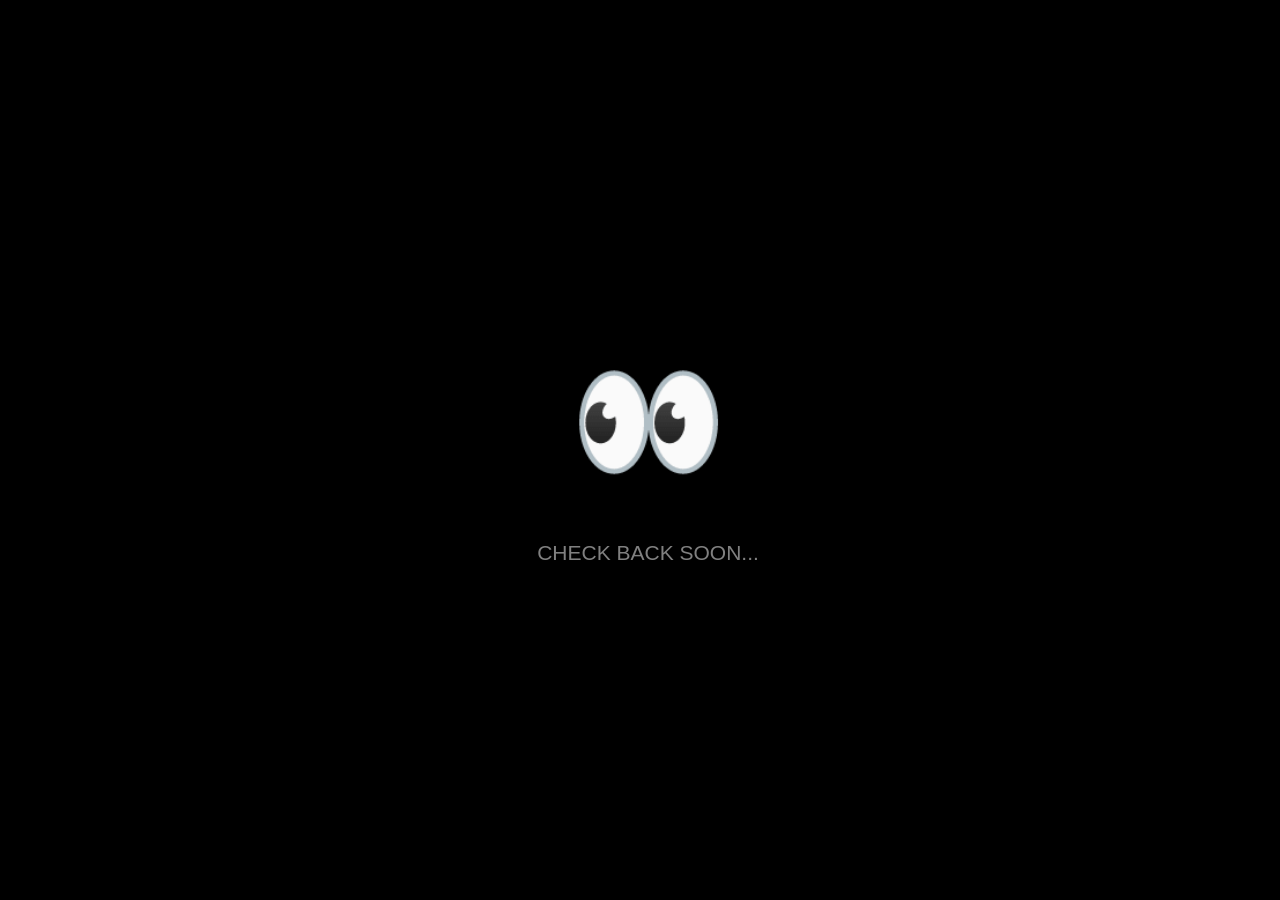
==== commit 4b4cd1c6: "Rename index1.html to index.html" ====
--- a/index.html
+++ b/index.html
@@ -1,125 +1,37 @@
 <!DOCTYPE html>
-<html lang="en">
+<html>
 <head>
-  <meta charset="UTF-8">
-  <meta name="viewport" content="width=device-width, initial-scale=1.0">
-  <title>Lumière — Luxury Accessories | إكسسوارات فاخرة</title>
-  <meta name="description" content="Lumière — handpicked luxury jewelry & accessories. Sterling silver necklaces, earrings, rings, bracelets.">
-  <link rel="preconnect" href="https://fonts.googleapis.com">
-  <link rel="preconnect" href="https://fonts.gstatic.com" crossorigin>
-  <link href="https://fonts.googleapis.com/css2?family=Cormorant+Garamond:wght@400;500;600;700&family=Jost:wght@300;400;500&display=swap" rel="stylesheet">
-  <link rel="stylesheet" href="style.css">
+  <title>Check back soon...</title>
+  <style type="text/css">
+    html {
+        font-size: 62.5%;
+    }
+    body {
+        background-color: #000000;
+        color: #FFFFFF;
+        font-family: helvetica, arial, sans-serif;
+        font-size: 1.4em;
+        line-height: 1.5;
+    }
+    .centered {
+      position: fixed;
+      top: 50%;
+      left: 50%;
+      transform: translate(-50%, -50%);
+    }
+    .emoji {
+      font-size: 9em;
+      text-align: center;
+    }
+    .text {
+      font-size: 1.5em;
+      text-transform: uppercase;
+      color: grey;
+    }
+  </style>
 </head>
-<body>
-
-  <!-- HEADER -->
-  <header class="site-header" id="site-header">
-    <div class="container header-inner">
-      <a href="#" class="logo">Lumière</a>
-      <nav class="main-nav">
-        <a href="#products">Products</a>
-        <a href="#about">About</a>
-        <a href="#contact">Contact</a>
-      </nav>
-      <div class="header-actions">
-        <button class="icon-btn" id="theme-toggle" aria-label="Toggle theme">
-          <svg viewBox="0 0 24 24" fill="none" stroke="currentColor" stroke-width="2" stroke-linecap="round" stroke-linejoin="round">
-            <path d="M21 12.79A9 9 0 1 1 11.21 3 7 7 0 0 0 21 12.79z"/>
-          </svg>
-        </button>
-        <button class="lang-btn" id="lang-toggle">العربية</button>
-      </div>
-    </div>
-  </header>
-
-  <!-- HERO -->
-  <section class="hero">
-    <img src="https://images.unsplash.com/photo-1515562141207-7a88fb7ce338?w=1920&q=80&auto=format&fit=crop" alt="" class="hero-img">
-    <div class="hero-overlay"></div>
-    <div class="container hero-content">
-      <p class="hero-eyebrow">Curated Luxury</p>
-      <h1 class="hero-title">Accessories that tell your story</h1>
-      <p class="hero-sub">A handpicked edit of fine 925 sterling silver jewelry — pearls, zircons, gold-plated finishes. Order on WhatsApp.</p>
-      <div class="hero-btns">
-        <a href="#products" class="btn-primary">Shop Collection</a>
-        <a href="#products" class="btn-outline">Discover</a>
-      </div>
-    </div>
-  </section>
-
-  <!-- PRODUCTS -->
-  <section id="products" class="products-section">
-    <div class="container">
-      <div class="section-head">
-        <h2 class="section-title">The Collection</h2>
-        <p class="section-sub">Hand-selected pieces.</p>
-      </div>
-      <div class="products-grid" id="products-grid"></div>
-      <div class="pagination">
-        <button class="page-btn" id="btn-prev" disabled>Previous</button>
-        <span class="page-info" id="page-info">Page 1 of 4</span>
-        <button class="page-btn" id="btn-next">Next</button>
-      </div>
-    </div>
-  </section>
-
-  <!-- WHY LUMIÈRE -->
-  <section id="about" class="about-section">
-    <div class="container">
-      <h2 class="section-title centered">Why Lumière</h2>
-      <div class="features-grid">
-        <div class="feature-card">
-          <div class="feature-icon">★</div>
-          <h3>Authentic</h3>
-          <p>Genuine 925 sterling silver and natural pearls.</p>
-        </div>
-        <div class="feature-card">
-          <div class="feature-icon">★</div>
-          <h3>Worldwide</h3>
-          <p>Fast shipping to your door.</p>
-        </div>
-        <div class="feature-card">
-          <div class="feature-icon">★</div>
-          <h3>Guaranteed</h3>
-          <p>Quality guarantee on every order.</p>
-        </div>
-      </div>
-    </div>
-  </section>
-
-  <!-- SUGGESTIONS -->
-  <section id="suggestions" dir="ltr" class="suggestions-section">
-    <div class="suggestions-container">
-      <div class="section-head">
-        <h2 class="section-title">Send us a suggestion</h2>
-        <p class="section-sub">We'd love to hear your ideas to improve Lumière.</p>
-      </div>
-      <form class="suggestions-form" id="suggestions-form">
-        <div class="form-group">
-          <label>Name</label>
-          <input type="text" maxlength="100" required>
-        </div>
-        <div class="form-group">
-          <label>Email</label>
-          <input type="email" maxlength="255" required>
-        </div>
-        <div class="form-group">
-          <label>Your suggestion</label>
-          <textarea maxlength="1000" rows="5" required></textarea>
-        </div>
-        <button type="submit" class="btn-submit">Send suggestion</button>
-      </form>
-    </div>
-  </section>
-
-  <!-- FOOTER -->
-  <footer id="contact" class="site-footer">
-    <div class="container footer-inner">
-      <span class="logo">Lumière</span>
-      <span class="footer-copy">© 2026 Lumière. All rights reserved.</span>
-    </div>
-  </footer>
-
-  <script src="script.js"></script>
+<body class="centered">
+  <div class="emoji">👀</div>
+  <p class="text">Check back soon...</p>
 </body>
 </html>
